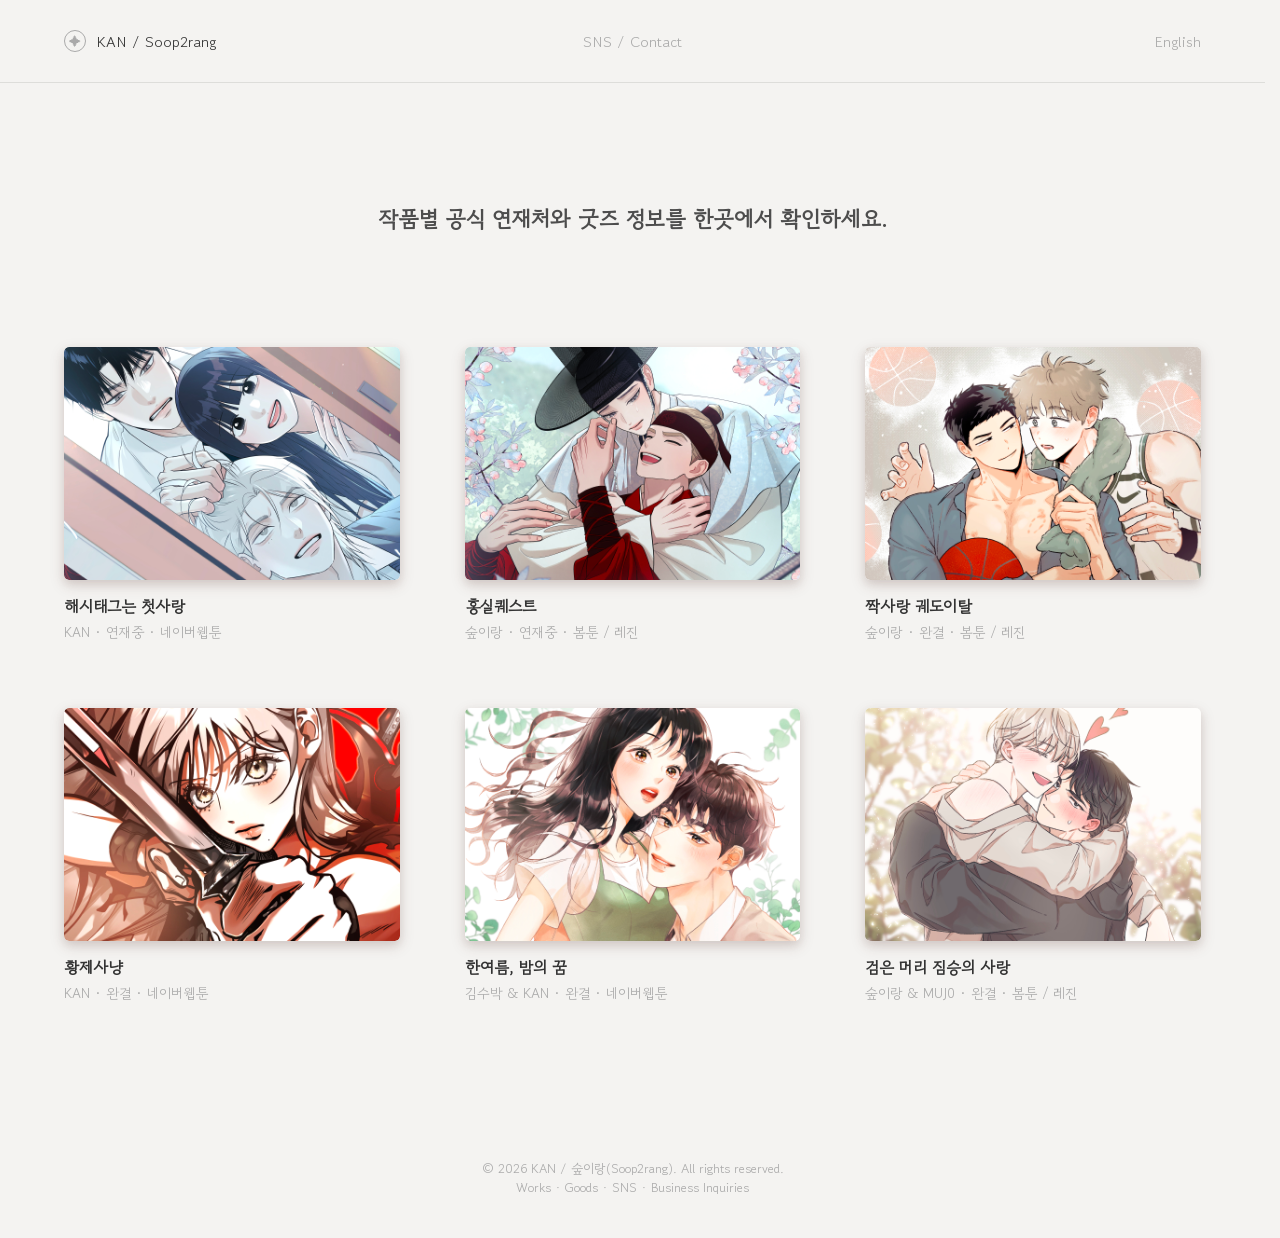
==== index.html @ 8d3156c5 "Add files via upload version 1.0.0 release" ====
﻿<!doctype html>
<html lang="ko">
<head>
  <meta charset="utf-8">
  <meta name="viewport" content="width=device-width, initial-scale=1">
  <title>KAN / Soop2rang Official Links</title>
  <meta name="description" content="KAN과 숲이랑(Soop2rang)의 만화 연재 링크, SNS, 연락처를 모아 보여주는 작가 허브 사이트">
  <style>
    @font-face {
      font-family: "Gowun Dodum";
      src: url("assets/fonts/GowunDodum-Regular.ttf") format("truetype");
      font-weight: 400;
      font-style: normal;
      font-display: swap;
    }

    :root {
      color-scheme: light;
      --ink: #171717;
      --muted: #66615d;
      --line: #ded8d0;
      --paper: #fffaf1;
      --panel: #ffffff;
      --red: #d94a3a;
      --teal: #0f9189;
      --blue: #3157a4;
      --gold: #d99d24;
      --shadow: 0 20px 55px rgba(38, 31, 25, .13);
      font-family: "Gowun Dodum", sans-serif;
    }

    * {
      box-sizing: border-box;
    }

    body {
      margin: 0;
      background:
        linear-gradient(90deg, rgba(23, 23, 23, .045) 1px, transparent 1px) 0 0 / 36px 36px,
        linear-gradient(rgba(23, 23, 23, .035) 1px, transparent 1px) 0 0 / 36px 36px,
        var(--paper);
      color: var(--ink);
    }

    a {
      color: inherit;
      text-decoration: none;
    }

    button,
    input {
      font: inherit;
    }

    .shell {
      min-height: 100vh;
    }

    .topbar {
      position: sticky;
      top: 0;
      z-index: 10;
      display: flex;
      align-items: center;
      justify-content: space-between;
      gap: 18px;
      padding: 14px clamp(18px, 4vw, 56px);
      border-bottom: 1px solid var(--line);
      background: rgba(255, 250, 241, .9);
      backdrop-filter: blur(14px);
    }

    .brand {
      display: flex;
      align-items: center;
      gap: 10px;
      min-width: 160px;
      font-weight: 900;
      letter-spacing: 0;
    }

    .brand-mark {
      display: grid;
      width: 34px;
      height: 34px;
      place-items: center;
      border: 2px solid var(--ink);
      border-radius: 6px;
      background: var(--red);
      color: #fff;
      box-shadow: 3px 3px 0 var(--ink);
      font-size: 19px;
      line-height: 1;
    }

    .nav {
      display: flex;
      flex-wrap: wrap;
      justify-content: flex-end;
      gap: 8px;
    }

    .nav a,
    .link-button,
    .filter-button {
      min-height: 40px;
      border: 1px solid var(--ink);
      border-radius: 6px;
      background: #fff;
      box-shadow: 2px 2px 0 var(--ink);
      color: var(--ink);
      cursor: pointer;
      font-weight: 800;
      transition: transform .16s ease, box-shadow .16s ease, background .16s ease;
    }

    .nav a {
      display: inline-flex;
      align-items: center;
      padding: 0 12px;
      font-size: 14px;
    }

    .nav a:hover,
    .link-button:hover,
    .filter-button:hover {
      transform: translate(-1px, -1px);
      box-shadow: 3px 3px 0 var(--ink);
      background: #fff2cf;
    }

    .hero {
      display: grid;
      grid-template-columns: minmax(0, 1.05fr) minmax(320px, .95fr);
      gap: clamp(26px, 5vw, 70px);
      align-items: center;
      min-height: calc(100vh - 72px);
      padding: clamp(32px, 6vw, 74px) clamp(18px, 4vw, 56px) 42px;
    }

    .hero h1 {
      max-width: 850px;
      margin: 0;
      font-size: clamp(42px, 8vw, 96px);
      line-height: .98;
      letter-spacing: 0;
    }

    .hero p {
      max-width: 680px;
      margin: 22px 0 0;
      color: #3a3631;
      font-size: clamp(17px, 2.1vw, 22px);
      line-height: 1.65;
      word-break: keep-all;
    }

    .hero-actions {
      display: flex;
      flex-wrap: wrap;
      gap: 12px;
      margin-top: 28px;
    }

    .hero-art {
      position: relative;
      display: grid;
      grid-template-columns: 1fr 1fr;
      grid-template-rows: 1fr 1fr;
      gap: 14px;
      min-height: min(62vh, 600px);
    }

    .comic-panel {
      position: relative;
      overflow: hidden;
      min-height: 190px;
      border: 3px solid var(--ink);
      border-radius: 6px;
      background: #fff;
      box-shadow: 7px 7px 0 var(--ink);
    }

    .comic-panel::before,
    .comic-panel::after {
      position: absolute;
      content: "";
      inset: auto;
      border: 3px solid var(--ink);
    }

    .panel-one {
      background:
        radial-gradient(circle at 74% 24%, #fff 0 9%, transparent 10%),
        repeating-linear-gradient(135deg, rgba(255,255,255,.42) 0 8px, transparent 8px 18px),
        #f36b53;
    }

    .panel-one::before {
      width: 56%;
      height: 42%;
      left: 13%;
      bottom: 16%;
      border-radius: 50% 50% 44% 40%;
      background: #fff7db;
      transform: rotate(-10deg);
    }

    .panel-one::after {
      width: 70px;
      height: 70px;
      right: 18%;
      bottom: 20%;
      border-radius: 50%;
      background: var(--gold);
    }

    .panel-two {
      background:
        linear-gradient(135deg, transparent 0 46%, rgba(255,255,255,.52) 47% 51%, transparent 52%),
        #38a6a0;
    }

    .panel-two::before {
      width: 115px;
      height: 115px;
      right: 13%;
      top: 17%;
      border-radius: 6px;
      background: #fff;
      transform: rotate(12deg);
    }

    .panel-two::after {
      width: 48%;
      height: 14px;
      left: 13%;
      bottom: 20%;
      border-width: 2px;
      border-radius: 999px;
      background: var(--ink);
      box-shadow: 0 -28px 0 var(--ink), 0 -56px 0 var(--ink);
    }

    .panel-three {
      background:
        radial-gradient(circle at 50% 50%, #fff 0 4px, transparent 5px) 0 0 / 25px 25px,
        #f2c45a;
    }

    .panel-three::before {
      width: 130px;
      height: 88px;
      left: 14%;
      top: 20%;
      border-radius: 50%;
      background: #fff;
    }

    .panel-three::after {
      width: 42%;
      height: 42%;
      right: 10%;
      bottom: 8%;
      border-radius: 6px;
      background: #2f58a7;
      transform: rotate(-8deg);
    }

    .panel-four {
      background:
        repeating-linear-gradient(90deg, rgba(255,255,255,.35) 0 12px, transparent 12px 24px),
        #394b75;
    }

    .panel-four::before {
      width: 65%;
      height: 70%;
      left: 18%;
      top: 15%;
      border-radius: 6px 6px 50% 50%;
      background: #fff9e8;
    }

    .panel-four::after {
      width: 34%;
      height: 18%;
      right: 11%;
      top: 18%;
      border-radius: 50%;
      background: #ef5a4a;
    }

    .section {
      padding: 70px clamp(18px, 4vw, 56px);
      border-top: 1px solid var(--line);
    }

    .section-header {
      display: flex;
      align-items: end;
      justify-content: space-between;
      gap: 18px;
      margin-bottom: 22px;
    }

    .section h2 {
      margin: 0;
      font-size: clamp(28px, 4vw, 48px);
      letter-spacing: 0;
    }

    .section-note {
      max-width: 520px;
      margin: 0;
      color: var(--muted);
      line-height: 1.6;
      word-break: keep-all;
    }

    .filters {
      display: flex;
      flex-wrap: wrap;
      gap: 10px;
      margin: 0 0 26px;
    }

    .filter-button {
      padding: 0 14px;
    }

    .filter-button[aria-pressed="true"] {
      background: var(--ink);
      color: #fff;
      box-shadow: 2px 2px 0 var(--red);
    }

    .works-grid {
      display: grid;
      grid-template-columns: repeat(3, minmax(0, 1fr));
      gap: 18px;
    }

    .work-card,
    .alias-card,
    .contact-strip {
      border: 2px solid var(--ink);
      border-radius: 8px;
      background: var(--panel);
      box-shadow: var(--shadow);
    }

    .work-card {
      overflow: hidden;
      display: grid;
      grid-template-rows: 230px auto;
      min-width: 0;
    }

    .cover {
      position: relative;
      display: grid;
      align-items: center;
      justify-items: center;
      min-height: 230px;
      padding: 16px;
      border-bottom: 2px solid var(--ink);
      background: var(--cover-bg);
      color: #fff;
      isolation: isolate;
    }

    .cover::before {
      position: absolute;
      content: "";
      inset: 0;
      z-index: -1;
      background:
        radial-gradient(circle at 14% 20%, rgba(255,255,255,.65) 0 7%, transparent 8%),
        repeating-linear-gradient(135deg, rgba(255,255,255,.18) 0 8px, transparent 8px 19px);
    }

    .cover strong {
      width: min-content;
      min-width: 62%;
      padding: 8px 10px;
      border: 2px solid var(--ink);
      border-radius: 6px;
      background: #fffaf1;
      color: var(--ink);
      box-shadow: 3px 3px 0 var(--ink);
      font-size: 24px;
      line-height: 1.12;
      word-break: keep-all;
    }

    .cover-image {
      display: block;
      width: 100%;
      height: auto;
      max-height: 100%;
      object-fit: contain;
    }

    .work-title {
      margin: 0;
      color: var(--accent);
      font-family: "Gowun Dodum", sans-serif;
      font-size: clamp(32px, 4vw, 52px);
      font-weight: 300;
      line-height: 1;
      letter-spacing: 0;
      word-break: keep-all;
    }

    .work-body {
      display: grid;
      gap: 14px;
      padding: 18px;
    }

    .meta {
      display: flex;
      flex-wrap: wrap;
      gap: 8px;
      color: var(--muted);
      font-size: 14px;
      font-weight: 800;
    }

    .work-body p {
      min-height: 76px;
      margin: 0;
      color: #393530;
      line-height: 1.55;
      word-break: keep-all;
    }

    .links {
      display: flex;
      flex-wrap: wrap;
      gap: 9px;
    }

    .link-button {
      display: inline-flex;
      align-items: center;
      justify-content: center;
      gap: 7px;
      padding: 0 12px;
      white-space: nowrap;
    }

    .link-button svg {
      width: 17px;
      height: 17px;
      stroke-width: 2.4;
      flex: 0 0 auto;
    }

    .link-button[aria-disabled="true"] {
      opacity: .55;
      cursor: not-allowed;
      pointer-events: none;
    }

    .reader-panel {
      margin-top: 24px;
      border: 2px solid var(--ink);
      border-radius: 8px;
      background: #fff;
      box-shadow: 8px 8px 0 var(--teal);
      overflow: hidden;
    }

    .reader-panel[hidden] {
      display: none;
    }

    .reader-head {
      display: grid;
      grid-template-columns: minmax(0, 1fr) auto;
      gap: 16px;
      align-items: start;
      padding: 20px;
      border-bottom: 2px solid var(--ink);
      background: #fff2cf;
    }

    .reader-head h3 {
      margin: 0;
      font-size: clamp(24px, 3vw, 34px);
      letter-spacing: 0;
    }

    .reader-head p {
      margin: 6px 0 0;
      color: #4a433c;
      line-height: 1.55;
      word-break: keep-all;
    }

    .reader-close {
      display: grid;
      width: 40px;
      height: 40px;
      place-items: center;
      border: 1px solid var(--ink);
      border-radius: 6px;
      background: #fff;
      box-shadow: 2px 2px 0 var(--ink);
      cursor: pointer;
      font-size: 22px;
      font-weight: 900;
      line-height: 1;
    }

    .reader-links {
      display: grid;
      grid-template-columns: repeat(4, minmax(0, 1fr));
      gap: 12px;
      padding: 18px;
    }

    .region-link {
      display: grid;
      gap: 5px;
      min-height: 92px;
      padding: 14px;
      border: 1px solid var(--ink);
      border-radius: 7px;
      background: #fff;
      box-shadow: 3px 3px 0 var(--ink);
      transition: transform .16s ease, box-shadow .16s ease, background .16s ease;
    }

    .region-link:hover {
      transform: translate(-1px, -1px);
      box-shadow: 4px 4px 0 var(--ink);
      background: #f7fff9;
    }

    .region-link strong {
      font-size: 16px;
      line-height: 1.3;
      word-break: keep-all;
    }

    .region-link span {
      color: var(--muted);
      font-size: 13px;
      font-weight: 800;
      line-height: 1.35;
      word-break: keep-all;
    }

    .aliases-grid {
      display: grid;
      grid-template-columns: repeat(3, minmax(0, 1fr));
      gap: 18px;
    }

    .alias-card {
      display: grid;
      gap: 14px;
      padding: 20px;
    }

    .alias-head {
      display: block;
    }

    .alias-card h3 {
      margin: 0;
      font-size: 23px;
    }

    .alias-card p {
      margin: 3px 0 0;
      color: var(--muted);
      line-height: 1.5;
      word-break: keep-all;
    }

    .contact-strip {
      display: grid;
      grid-template-columns: minmax(0, 1fr);
      gap: 16px;
      align-items: start;
      padding: clamp(22px, 4vw, 34px);
      background: #171717;
      color: #fff;
      box-shadow: 8px 8px 0 var(--red);
    }

    .contact-strip h2 {
      color: #fff;
    }

    .contact-strip p {
      max-width: 1120px;
      margin: 8px 0 0;
      color: #eee4d7;
      line-height: 1.55;
      word-break: keep-all;
    }

    .contact-strip .link-button {
      width: fit-content;
      margin-top: 16px;
      border-color: #fff;
      background: #fff;
      box-shadow: 3px 3px 0 var(--gold);
    }

    .social-links {
      display: flex;
      flex-wrap: wrap;
      gap: 10px;
    }

    .social-button {
      display: inline-grid;
      width: 44px;
      height: 44px;
      place-items: center;
      border: 1px solid var(--ink);
      border-radius: 6px;
      background: #fff;
      box-shadow: 2px 2px 0 var(--ink);
      color: var(--ink);
      transition: transform .16s ease, box-shadow .16s ease, background .16s ease;
    }

    .social-button:hover {
      transform: translate(-1px, -1px);
      box-shadow: 3px 3px 0 var(--ink);
      background: #fff2cf;
    }

    .social-button svg {
      width: 22px;
      height: 22px;
      fill: none;
      stroke: currentColor;
      stroke-width: 2;
      stroke-linecap: round;
      stroke-linejoin: round;
    }

    .social-button .filled {
      fill: currentColor;
      stroke: none;
    }

    .empty {
      display: none;
      padding: 22px;
      border: 2px dashed var(--muted);
      border-radius: 8px;
      background: rgba(255,255,255,.55);
      color: var(--muted);
      font-weight: 800;
    }

    .footer {
      padding: 26px clamp(18px, 4vw, 56px) 42px;
      color: var(--muted);
    }

    @media (max-width: 980px) {
      .hero,
      .contact-strip {
        grid-template-columns: 1fr;
      }

      .hero {
        min-height: auto;
      }

      .hero-art {
        min-height: 520px;
      }

      .works-grid,
      .aliases-grid,
      .reader-links {
        grid-template-columns: repeat(2, minmax(0, 1fr));
      }

      .section-header {
        align-items: start;
        flex-direction: column;
      }
    }

    @media (max-width: 660px) {
      .topbar {
        align-items: flex-start;
        flex-direction: column;
      }

      .nav {
        justify-content: flex-start;
      }

      .hero-art {
        grid-template-columns: 1fr 1fr;
        min-height: 420px;
        gap: 10px;
      }

      .comic-panel {
        min-height: 160px;
        box-shadow: 4px 4px 0 var(--ink);
      }

      .works-grid,
      .aliases-grid,
      .reader-links {
        grid-template-columns: 1fr;
      }

      .reader-head {
        grid-template-columns: 1fr;
      }

      .work-card {
        grid-template-rows: 210px auto;
      }

      .cover {
        min-height: 210px;
      }

      .links,
      .hero-actions {
        align-items: stretch;
        flex-direction: column;
      }

      .link-button {
        width: 100%;
      }
    }

    /* Drive Capital style reference adaptation */
    :root {
      --ink: #000000;
      --muted: #000000;
      --line: #e2e8f0;
      --paper: #fff8f1;
      --panel: #fff8f1;
      --red: #006eff;
      --teal: #006eff;
      --blue: #006eff;
      --gold: #006eff;
      --shadow: none;
      --accent: #006eff;
      font-family: "Gowun Dodum", sans-serif;
    }

    body {
      background: var(--paper);
      color: var(--ink);
      font-weight: 300;
      letter-spacing: 0;
      font-feature-settings: "clig", "liga";
    }

    .topbar {
      position: sticky;
      padding: 22px clamp(24px, 7.5vw, 144px);
      border-top: 1.5px solid var(--line);
      border-bottom: 1.5px solid var(--line);
      background: rgba(255, 248, 241, .96);
      backdrop-filter: blur(10px);
    }

    .brand {
      gap: 14px;
      min-width: auto;
      color: var(--accent);
      font-size: 16px;
      font-weight: 300;
      text-transform: uppercase;
    }

    .brand-mark {
      width: 34px;
      height: 34px;
      border: 1.5px solid var(--accent);
      border-radius: 60px;
      background: transparent;
      box-shadow: none;
      color: var(--accent);
      font-size: 17px;
    }

    .nav {
      gap: clamp(18px, 4vw, 52px);
    }

    .nav a,
    .filter-button,
    .link-button {
      min-height: 48px;
      border: 1.5px solid var(--accent);
      border-radius: 60px;
      background: transparent;
      box-shadow: none;
      color: var(--accent);
      font-size: 16px;
      font-weight: 300;
      text-transform: uppercase;
      letter-spacing: 0;
    }

    .nav a {
      min-height: auto;
      padding: 0;
      border: 0;
      border-radius: 0;
      color: var(--accent);
    }

    .nav a:hover,
    .filter-button:hover,
    .link-button:hover,
    .social-button:hover,
    .region-link:hover,
    .reader-close:hover {
      transform: none;
      box-shadow: none;
      background: transparent;
      color: var(--ink);
      border-color: var(--ink);
    }

    .hero {
      grid-template-columns: 1fr;
      min-height: auto;
      padding: clamp(96px, 12vw, 150px) clamp(24px, 7.5vw, 144px);
      border-bottom: 1.5px solid var(--line);
      text-align: center;
    }

    .hero h1 {
      max-width: 1200px;
      margin: 0 auto;
      color: var(--accent);
      font-family: "Gowun Dodum", sans-serif;
      font-size: clamp(64px, 12vw, 120px);
      font-weight: 300;
      line-height: .95;
      letter-spacing: 0;
    }

    .hero p {
      max-width: 600px;
      margin: 29px auto 0;
      color: var(--ink);
      font-size: 21px;
      font-weight: 400;
      line-height: 1.5;
      letter-spacing: 0;
    }

    .hero-actions {
      justify-content: center;
      gap: 20px;
      margin-top: 43px;
    }

    .hero-actions .link-button,
    .work-body .link-button,
    .contact-strip .link-button {
      padding: 14px 43px;
    }

    .hero-art {
      display: none;
    }

    .section {
      padding: clamp(96px, 12vw, 150px) clamp(24px, 7.5vw, 144px);
      border-top: 0;
      border-bottom: 1.5px solid var(--line);
    }

    .section-header {
      display: grid;
      justify-items: center;
      gap: 29px;
      margin-bottom: 43px;
      text-align: center;
    }

    .section h2,
    .contact-strip h2 {
      color: var(--accent);
      font-family: "Gowun Dodum", sans-serif;
      font-size: clamp(56px, 8vw, 77px);
      font-weight: 300;
      line-height: .95;
      letter-spacing: 0;
    }

    .section-note,
    .contact-strip p,
    .work-body p,
    .alias-card p,
    .reader-head p,
    .region-link span {
      color: var(--ink);
      font-size: 18px;
      font-weight: 400;
      line-height: 1.5;
      letter-spacing: 0;
    }

    .section-note,
    .contact-strip p {
      max-width: 600px;
    }

    .filters {
      justify-content: center;
      gap: 11px;
      margin-bottom: 43px;
    }

    .filter-button {
      padding: 0 30px;
    }

    .filter-button[aria-pressed="true"] {
      background: transparent;
      color: var(--ink);
      border-color: var(--ink);
      box-shadow: none;
    }

    .works-grid,
    .aliases-grid {
      grid-template-columns: 1fr;
      max-width: 1200px;
      margin: 0 auto;
      gap: 20px;
    }

    .work-card,
    .alias-card,
    .contact-strip,
    .reader-panel {
      border: 1.5px solid var(--line);
      border-radius: 0;
      background: var(--paper);
      box-shadow: none;
    }

    .work-card {
      grid-template-columns: minmax(220px, 34%) minmax(0, 1fr);
      grid-template-rows: auto;
      min-height: 260px;
    }

    .cover {
      min-height: 260px;
      padding: 14px;
      border-right: 1.5px solid var(--line);
      border-bottom: 0;
      background: var(--paper) !important;
      color: var(--accent);
    }

    .cover::before,
    .cover::after {
      display: none;
    }

    .cover strong {
      display: none;
      width: auto;
      min-width: 0;
      padding: 0;
      border: 0;
      border-radius: 0;
      background: transparent;
      box-shadow: none;
      color: var(--accent);
      font-family: "Gowun Dodum", sans-serif;
      font-size: clamp(38px, 5vw, 62px);
      font-weight: 300;
      line-height: 1;
      letter-spacing: 0;
    }

    .cover-image {
      max-height: 332px;
    }

    .work-body,
    .alias-card {
      gap: 20px;
      padding: clamp(24px, 4vw, 43px);
    }

    .meta {
      color: var(--accent);
      font-size: 16px;
      font-weight: 300;
      text-transform: uppercase;
      letter-spacing: 0;
    }

    .links,
    .social-links {
      gap: 11px;
    }

    .link-button[aria-disabled="true"] {
      color: var(--line);
      border-color: var(--line);
      opacity: 1;
    }

    .reader-panel {
      max-width: 1200px;
      margin: 43px auto 0;
      overflow: hidden;
    }

    .reader-head {
      padding: 30px 43px;
      border-bottom: 1.5px solid var(--line);
      background: var(--paper);
    }

    .reader-head h3,
    .alias-card h3 {
      color: var(--accent);
      font-size: clamp(28px, 4vw, 38px);
      font-weight: 300;
      line-height: 1.2;
      letter-spacing: 0;
    }

    .reader-close {
      border: 1.5px solid var(--accent);
      border-radius: 60px;
      background: transparent;
      box-shadow: none;
      color: var(--accent);
      font-weight: 300;
    }

    .reader-links {
      grid-template-columns: repeat(2, minmax(0, 1fr));
      gap: 0;
      padding: 0;
    }

    .region-link {
      min-height: 130px;
      padding: 29px;
      border: 0;
      border-right: 1.5px solid var(--line);
      border-bottom: 1.5px solid var(--line);
      border-radius: 0;
      background: var(--paper);
      box-shadow: none;
    }

    .region-link:nth-child(2n) {
      border-right: 0;
    }

    .region-link strong {
      color: var(--accent);
      font-size: 28px;
      font-weight: 300;
      line-height: 1.2;
      letter-spacing: 0;
    }

    .alias-card {
      max-width: 780px;
      margin: 0 auto;
      text-align: center;
    }

    .social-links {
      justify-content: center;
    }

    .social-button {
      width: 52px;
      height: 52px;
      border: 1.5px solid var(--accent);
      border-radius: 60px;
      background: transparent;
      box-shadow: none;
      color: var(--accent);
    }

    .social-button svg {
      width: 22px;
      height: 22px;
    }

    .contact-strip {
      max-width: 1200px;
      margin: 0 auto;
      padding: clamp(34px, 6vw, 80px);
      color: var(--ink);
      text-align: center;
    }

    .contact-strip .link-button {
      margin: 29px auto 0;
      border-color: var(--accent);
      background: transparent;
      box-shadow: none;
      color: var(--accent);
      text-transform: none;
    }

    .footer {
      padding: 43px clamp(24px, 7.5vw, 144px);
      color: var(--accent);
      font-size: 16px;
      font-weight: 300;
      text-align: center;
    }

    @media (max-width: 860px) {
      .work-card {
        grid-template-columns: 1fr;
      }

      .cover {
        border-right: 0;
        border-bottom: 1.5px solid var(--line);
      }

      .reader-links {
        grid-template-columns: 1fr;
      }

      .region-link,
      .region-link:nth-child(2n) {
        border-right: 0;
      }
    }

    @media (max-width: 660px) {
      .topbar {
        padding: 20px 24px;
      }

      .nav {
        gap: 18px;
      }

      .hero h1 {
        font-size: clamp(54px, 17vw, 78px);
      }

      .section h2,
      .contact-strip h2 {
        font-size: clamp(48px, 14vw, 68px);
      }

      .link-button {
        width: fit-content;
      }

      .hero-actions .link-button,
      .work-body .link-button,
      .contact-strip .link-button {
        width: 100%;
        justify-content: center;
      }
    }

    body.page-home #works,
    body.page-home #aliases,
    body.page-home #contact {
      display: none;
    }

    body.page-home .hero {
      min-height: calc(100vh - 78px);
    }

    /* Thomas Hedger style reference adaptation for the home mosaic */
    body.page-home {
      background: #ffffff;
      color: #000000;
      font-family: "Gowun Dodum", sans-serif;
      font-weight: 400;
    }

    body.page-home .topbar {
      display: grid;
      grid-template-columns: minmax(0, 1fr) auto minmax(0, 1fr);
      gap: 19px;
      align-items: center;
      padding: 6px 10px;
      border: 0;
      background: #ffffff;
      backdrop-filter: none;
    }

    body.page-home .brand {
      justify-self: start;
      color: #000000;
      font-size: 26px;
      font-weight: 700;
      line-height: 1.1;
      letter-spacing: 0;
      text-transform: uppercase;
    }

    body.page-home .brand-mark {
      display: none;
    }

    body.page-home .nav {
      justify-self: center;
      gap: 19px;
    }

    body.page-home .nav a,
    body.page-home .lang-toggle {
      min-height: auto;
      padding: 0;
      border: 0;
      border-radius: 0;
      background: transparent;
      box-shadow: none;
      color: #000000;
      font-size: 26px;
      font-weight: 500;
      line-height: 1.1;
      letter-spacing: 0;
      text-transform: uppercase;
    }

    body.page-home .lang-toggle {
      justify-self: end;
      cursor: pointer;
    }

    body.page-home .nav a:hover,
    body.page-home .lang-toggle:hover {
      color: #000000;
      text-decoration: none;
    }

    body.page-home .hero,
    body.page-home #aliases,
    body.page-home #contact,
    body.page-home #works .section-header,
    body.page-home #works .filters,
    body.page-home #works .reader-panel,
    body.page-home #works .empty {
      display: none;
    }

    body.page-home #works {
      display: block;
      padding: 0;
      border: 0;
    }

    body.page-home .works-grid {
      display: grid;
      grid-template-columns: repeat(3, minmax(0, 1fr));
      gap: 0;
      max-width: none;
      margin: 0;
      line-height: 0;
    }

    body.page-home .work-card {
      position: relative;
      display: block;
      min-height: 0;
      border: 0;
      border-radius: 0;
      background: #ffffff;
      box-shadow: none;
      overflow: hidden;
    }

    body.page-home .cover {
      display: block;
      min-height: 0;
      padding: 0;
      border: 0;
      background: #ffffff !important;
    }

    body.page-home .cover-image {
      display: block;
      width: 100%;
      height: auto;
      max-height: none;
      object-fit: contain;
    }

    body.page-home .work-body {
      display: block;
      padding: 0;
      line-height: 1.3;
    }

    body.page-home .work-title,
    body.page-home .meta,
    body.page-home .work-body p {
      display: none;
    }

    body.page-home .links {
      display: grid;
      grid-template-columns: repeat(2, minmax(0, 1fr));
      gap: 0;
      max-height: 0;
      overflow: hidden;
      transition: max-height .2s ease;
    }

    body.page-home .work-card:hover .links,
    body.page-home .work-card:focus-within .links,
    body.page-home .work-card.is-open .links {
      max-height: 68px;
    }

    body.page-home .link-button {
      display: inline-flex;
      width: 100%;
      min-height: 46px;
      align-items: center;
      justify-content: center;
      padding: 0 8px;
      border: 0;
      border-top: 1px solid #000000;
      border-radius: 0;
      background: #ffffff;
      box-shadow: none;
      color: #000000;
      font-size: 19px;
      font-weight: 400;
      line-height: 1.3;
      letter-spacing: 0;
      text-transform: uppercase;
    }

    body.page-home .link-button + .link-button,
    body.page-home .link-button + .link-button[aria-disabled="true"] {
      border-left: 1px solid #000000;
    }

    body.page-home .link-button svg {
      display: none;
    }

    body.page-home .link-button[aria-disabled="true"] {
      color: #777777;
      border-top-color: #000000;
    }

    body.page-home .footer {
      display: grid;
      grid-template-columns: 1fr 1fr;
      padding: 10px;
      color: #000000;
      font-size: 9px;
      line-height: 1.2;
      text-align: left;
    }

    body.page-home .footer small {
      display: contents;
    }

    body.page-home .footer small::before {
      content: "©KAN / Soop2rang 2026";
    }

    body.page-home .footer small::after {
      content: "Thanks for looking";
      text-align: right;
    }

    body.page-home .footer small {
      font-size: 0;
    }

    @media (max-width: 900px) {
      body.page-home .works-grid {
        grid-template-columns: repeat(2, minmax(0, 1fr));
      }
    }

    @media (max-width: 620px) {
      body.page-home .topbar {
        grid-template-columns: 1fr auto;
      }

      body.page-home .brand,
      body.page-home .nav a,
      body.page-home .lang-toggle {
        font-size: 19px;
      }

      body.page-home .nav {
        grid-column: 1 / -1;
        justify-self: start;
      }

      body.page-home .works-grid {
        grid-template-columns: 1fr;
      }
    }

    /* Restored Drive Capital reference for the home page */
    body.page-home {
      background: #fff8f1;
      color: #000000;
      font-family: "Gowun Dodum", sans-serif;
      font-weight: 300;
      letter-spacing: 0;
      font-feature-settings: "clig", "liga";
    }

    body.page-home .topbar {
      display: flex;
      align-items: center;
      justify-content: space-between;
      gap: 24px;
      padding: 22px clamp(24px, 7.5vw, 144px);
      border-top: 1.5px solid #e2e8f0;
      border-bottom: 1.5px solid #e2e8f0;
      background: rgba(255, 248, 241, .96);
      backdrop-filter: blur(10px);
    }

    body.page-home .brand {
      display: flex;
      align-items: center;
      gap: 14px;
      justify-self: auto;
      min-width: auto;
      color: #006eff;
      font-size: 16px;
      font-weight: 300;
      line-height: 1.2;
      text-transform: uppercase;
    }

    body.page-home .brand-mark {
      display: grid;
      width: 34px;
      height: 34px;
      place-items: center;
      border: 1.5px solid #006eff;
      border-radius: 60px;
      background: transparent;
      box-shadow: none;
      color: #006eff;
      font-size: 17px;
    }

    body.page-home .nav {
      display: flex;
      flex-wrap: wrap;
      justify-content: center;
      justify-self: auto;
      gap: clamp(18px, 4vw, 52px);
    }

    body.page-home .nav a,
    body.page-home .lang-toggle,
    body.page-home .link-button {
      min-height: 48px;
      padding: 0 30px;
      border: 1.5px solid #006eff;
      border-radius: 60px;
      background: transparent;
      box-shadow: none;
      color: #006eff;
      font-size: 16px;
      font-weight: 300;
      line-height: 1.2;
      text-transform: uppercase;
    }

    body.page-home .nav a {
      display: inline-flex;
      align-items: center;
    }

    body.page-home .lang-toggle {
      justify-self: auto;
      cursor: pointer;
    }

    body.page-home .nav a:hover,
    body.page-home .lang-toggle:hover,
    body.page-home .link-button:hover {
      color: #000000;
      border-color: #000000;
      background: transparent;
      transform: none;
      box-shadow: none;
    }

    body.page-home #works,
    body.page-home #aliases,
    body.page-home #contact,
    body.page-home .hero-art {
      display: none;
    }

    body.page-home .hero {
      display: grid;
      grid-template-columns: 1fr;
      min-height: calc(100vh - 96px);
      padding: clamp(96px, 12vw, 150px) clamp(24px, 7.5vw, 144px);
      border-bottom: 1.5px solid #e2e8f0;
      text-align: center;
    }

    body.page-home .hero h1 {
      max-width: 1200px;
      margin: 0 auto;
      color: #006eff;
      font-family: "Gowun Dodum", sans-serif;
      font-size: clamp(64px, 12vw, 120px);
      font-weight: 300;
      line-height: .95;
      letter-spacing: 0;
    }

    body.page-home .hero p {
      max-width: 600px;
      margin: 29px auto 0;
      color: #000000;
      font-size: 21px;
      font-weight: 400;
      line-height: 1.5;
      letter-spacing: 0;
    }

    body.page-home .hero-actions {
      display: flex;
      justify-content: center;
      gap: 20px;
      margin-top: 43px;
    }

    body.page-home .hero-actions .link-button {
      display: inline-flex;
      width: auto;
      align-items: center;
      justify-content: center;
      padding: 14px 43px;
    }

    body.page-home .link-button svg {
      display: block;
    }

    body.page-home .footer {
      display: block;
      padding: 43px clamp(24px, 7.5vw, 144px);
      color: #006eff;
      font-size: 16px;
      font-weight: 300;
      line-height: 1.5;
      text-align: center;
    }

    body.page-home .footer small {
      display: inline;
      font-size: inherit;
    }

    body.page-home .footer small::before,
    body.page-home .footer small::after {
      content: none;
    }

    @media (max-width: 660px) {
      body.page-home .topbar {
        align-items: flex-start;
        flex-direction: column;
        padding: 20px 24px;
      }

      body.page-home .nav {
        justify-content: flex-start;
      }

      body.page-home .hero h1 {
        font-size: clamp(54px, 17vw, 78px);
      }

      body.page-home .hero-actions {
        align-items: stretch;
        flex-direction: column;
      }

      body.page-home .hero-actions .link-button {
        width: 100%;
      }
    }

    /* Brisbane Web Developer reference adaptation */
    :root {
      --ink: #333333;
      --muted: #aaaaaa;
      --line: #aaaaaa;
      --paper: #f4f3f1;
      --panel: #f4f3f1;
      --red: #333333;
      --teal: #333333;
      --blue: #333333;
      --gold: #333333;
      --accent: #333333;
      --shadow: 0 5px 15px rgba(90, 50, 40, .15), 0 4px 8px rgba(80, 40, 30, .1);
      font-family: "Gowun Dodum", sans-serif;
    }

    body,
    body.page-home {
      background: #f4f3f1;
      color: #333333;
      font-family: "Gowun Dodum", sans-serif;
      font-weight: 400;
      letter-spacing: 0;
    }

    .topbar,
    body.page-home .topbar {
      display: flex;
      align-items: center;
      justify-content: space-between;
      gap: 20px;
      padding: 30px clamp(20px, 5vw, 65px);
      border: 0;
      background: transparent;
      backdrop-filter: none;
    }

    .brand,
    body.page-home .brand {
      color: #333333;
      font-size: 15px;
      font-weight: 400;
      line-height: 1.4;
      text-transform: none;
    }

    .brand-mark,
    body.page-home .brand-mark {
      display: grid;
      width: 22px;
      height: 22px;
      border: 1px solid #aaaaaa;
      border-radius: 50%;
      background: transparent;
      box-shadow: none;
      color: #aaaaaa;
      font-size: 12px;
    }

    .nav,
    body.page-home .nav {
      gap: 20px;
    }

    .nav a,
    body.page-home .nav a,
    body.page-home .lang-toggle {
      min-height: auto;
      padding: 0;
      border: 0;
      border-radius: 0;
      background: transparent;
      box-shadow: none;
      color: #aaaaaa;
      font-size: 14px;
      font-weight: 400;
      line-height: 1.4;
      text-transform: none;
    }

    .nav a:hover,
    body.page-home .nav a:hover,
    body.page-home .lang-toggle:hover {
      color: #333333;
    }

    body.page-home #aliases,
    body.page-home #contact,
    body.page-home .hero-art {
      display: none;
    }

    body.page-home #works {
      display: block;
    }

    .hero,
    body.page-home .hero {
      display: block;
      min-height: auto;
      padding: clamp(65px, 10vw, 122px) 20px 0;
      border: 0;
      text-align: center;
    }

    .hero h1,
    body.page-home .hero h1 {
      display: none;
    }

    .hero p,
    body.page-home .hero p {
      max-width: 600px;
      margin: 0 auto;
      color: #4d4d4d;
      font-size: 20px;
      font-weight: 400;
      line-height: 1.2;
      letter-spacing: 0;
    }

    .hero-actions,
    body.page-home .hero-actions {
      display: flex;
      justify-content: center;
      gap: 15px;
      margin-top: 30px;
    }

    .section,
    body.page-home #works {
      padding: clamp(80px, 9vw, 122px) clamp(20px, 5vw, 65px);
      border: 0;
    }

    .section-header {
      display: block;
      margin-bottom: 65px;
      text-align: left;
    }

    .section h2,
    .contact-strip h2 {
      margin: 0;
      color: #aaaaaa;
      font-family: "Gowun Dodum", sans-serif;
      font-size: 13px;
      font-weight: 400;
      line-height: 1.5;
      letter-spacing: -0.038em;
    }

    .section-note {
      max-width: 600px;
      margin-top: 20px;
      color: #4d4d4d;
      font-size: 15px;
      line-height: 1.4;
      text-align: left;
    }

    .filters {
      gap: 10px;
      margin-bottom: 55px;
    }

    .filter-button,
    .link-button,
    body.page-home .link-button {
      min-height: 0;
      padding: 10px 15px;
      border: 1px solid #333333;
      border-radius: 5px;
      background: transparent;
      box-shadow: none;
      color: #333333;
      font-size: 14px;
      font-weight: 400;
      line-height: 1.4;
      text-transform: none;
    }

    .filter-button[aria-pressed="true"],
    .filter-button:hover,
    .link-button:hover,
    body.page-home .link-button:hover {
      background: transparent;
      border-color: #333333;
      color: #333333;
      transform: none;
      box-shadow: none;
    }

    .works-grid,
    body.page-home .works-grid {
      display: grid;
      grid-template-columns: repeat(3, minmax(0, 1fr));
      gap: 65px 65px;
      max-width: none;
      margin: 0;
      line-height: normal;
    }

    .work-card,
    body.page-home .work-card {
      display: block;
      min-height: 0;
      border: 0;
      border-radius: 5px;
      background: transparent;
      box-shadow: none;
      overflow: visible;
    }

    .cover,
    body.page-home .cover {
      display: block;
      min-height: 0;
      padding: 0;
      border: 0;
      border-radius: 5px;
      background: transparent !important;
      box-shadow: 0 5px 15px rgba(90, 50, 40, .15), 0 4px 8px rgba(80, 40, 30, .1);
      overflow: hidden;
    }

    .cover-image,
    body.page-home .cover-image {
      display: block;
      width: 100%;
      height: auto;
      max-height: none;
      border-radius: 5px;
      object-fit: contain;
    }

    .work-body,
    body.page-home .work-body {
      display: block;
      padding: 15px 0 0;
    }

    .work-title,
    body.page-home .work-title {
      display: block;
      margin: 0;
      color: #333333;
      font-family: "Gowun Dodum", sans-serif;
      font-size: 14px;
      font-weight: 400;
      line-height: 1.4;
    }

    .meta,
    body.page-home .meta {
      display: flex;
      justify-content: flex-end;
      gap: 5px;
      margin-top: -20px;
      color: #aaaaaa;
      font-size: 14px;
      font-weight: 400;
      line-height: 1.4;
      text-transform: none;
    }

    .work-body p,
    body.page-home .work-body p {
      display: none;
    }

    .links,
    body.page-home .links {
      display: flex;
      flex-wrap: wrap;
      gap: 10px;
      max-height: none;
      margin-top: 15px;
      overflow: visible;
    }

    body.page-home .work-card:hover .links,
    body.page-home .work-card:focus-within .links,
    body.page-home .work-card.is-open .links {
      max-height: none;
    }

    body.page-home .link-button + .link-button,
    body.page-home .link-button + .link-button[aria-disabled="true"] {
      border-left: 1px solid #333333;
    }

    .reader-panel,
    .alias-card,
    .contact-strip {
      border: 0;
      border-radius: 5px;
      background: transparent;
      box-shadow: none;
    }

    .reader-panel {
      margin-top: 55px;
    }

    .reader-head {
      padding: 30px 0;
      border-bottom: 1px solid #aaaaaa;
      background: transparent;
    }

    .reader-head h3,
    .alias-card h3 {
      color: #333333;
      font-family: "Gowun Dodum", sans-serif;
      font-size: 20px;
      font-weight: 400;
      line-height: 1.2;
    }

    .reader-head p,
    .alias-card p,
    .contact-strip p {
      color: #4d4d4d;
      font-size: 15px;
      line-height: 1.4;
    }

    .reader-close,
    .social-button {
      border: 1px solid #333333;
      border-radius: 5px;
      background: transparent;
      box-shadow: none;
      color: #333333;
    }

    .reader-links {
      grid-template-columns: repeat(3, minmax(0, 1fr));
      gap: 20px;
      padding: 30px 0;
    }

    .region-link {
      min-height: 0;
      padding: 20px;
      border: 0;
      border-radius: 5px;
      background: #f4f3f1;
      box-shadow: 0 5px 15px rgba(90, 50, 40, .15), 0 4px 8px rgba(80, 40, 30, .1);
    }

    .region-link strong {
      color: #333333;
      font-size: 15px;
      font-weight: 400;
      line-height: 1.4;
    }

    .region-link span {
      color: #aaaaaa;
      font-size: 14px;
      font-weight: 400;
    }

    .aliases-grid {
      grid-template-columns: repeat(2, minmax(0, 1fr));
      gap: 65px;
      max-width: none;
    }

    .alias-card {
      max-width: none;
      padding: 0;
      text-align: left;
    }

    .social-links {
      justify-content: flex-start;
    }

    .contact-strip {
      max-width: 760px;
      margin: 0;
      padding: 0;
      color: #333333;
      text-align: left;
    }

    .contact-strip .link-button {
      margin: 20px 0 0;
      border-color: #333333;
      color: #333333;
    }

    .footer,
    body.page-home .footer {
      padding: 40px clamp(20px, 5vw, 65px);
      color: #aaaaaa;
      font-size: 13px;
      text-align: center;
    }

    @media (max-width: 1000px) {
      .works-grid,
      body.page-home .works-grid,
      .reader-links {
        grid-template-columns: repeat(2, minmax(0, 1fr));
        gap: 40px;
      }
    }

    @media (max-width: 660px) {
      .topbar,
      body.page-home .topbar {
        align-items: flex-start;
        flex-direction: column;
        padding: 24px 20px;
      }

      .works-grid,
      body.page-home .works-grid,
      .reader-links,
      .aliases-grid {
        grid-template-columns: 1fr;
        gap: 38px;
      }

      .meta,
      body.page-home .meta {
        justify-content: flex-start;
        margin-top: 5px;
      }
    }
  </style>
  <link rel="stylesheet" href="assets/brisbane-theme.css">
</head>
<body class="page-home">
  <div class="shell">
    <header class="topbar">
      <a class="brand" href="index.html" aria-label="홈으로">
        <span class="brand-mark">✦</span>
        <span>KAN / Soop2rang</span>
      </a>
      <nav class="nav" aria-label="주요 메뉴">
        <a href="#" data-contact-modal data-i18n="navContact">SNS / Contact</a>
      </nav>
      <button class="lang-toggle" type="button" data-lang-toggle aria-label="Switch language">English</button>
    </header>

    <main id="top">
      <section class="hero" aria-labelledby="hero-title">
        <div>
          <h1 id="hero-title">KAN / Soop2rang Official Links</h1>
          <p>Read my works worldwide and find official goods here.</p>
          <div class="hero-actions"></div>
        </div>
        <div class="hero-art" aria-label="만화 패널 스타일의 장식 이미지">
          <div class="comic-panel panel-one"></div>
          <div class="comic-panel panel-two"></div>
          <div class="comic-panel panel-three"></div>
          <div class="comic-panel panel-four"></div>
        </div>
      </section>

      <section class="section" id="works" aria-labelledby="works-title">
        <div class="section-header">
          <h2 id="works-title">작품</h2>
          <p class="section-note">필명으로 작품을 필터링하고, “만화 보기”를 누르면 현지 제목과 플랫폼별 연재 링크를 선택할 수 있습니다.</p>
        </div>
        <div class="filters" id="filters" aria-label="작품 필터"></div>
        <div class="works-grid" id="worksGrid"></div>
        <p class="empty" id="emptyState">선택한 필터에 해당하는 작품이 없습니다.</p>
      </section>
    </main>

    <footer class="footer">
      <small>© 2026 KAN / 숲이랑(Soop2rang). All rights reserved. <br>Works · Goods · SNS · Business Inquiries</small>
    </footer>
  </div>

  <script src="assets/contact-modal.js"></script>
  <script>
    const works = [
      {
        id: "my-first-love",
        title: "해시태그는 첫사랑",
        alias: "KAN",
        status: "연재중",
        group: "KAN",
        platform: "네이버웹툰",
        description: "네이버웹툰에서 연재 중인 로맨스 작품. 국가별 WEBTOON 및 동만만화 연재 링크를 모았습니다.",
        banner: "assets/my-first-love-banner.jpg",
        merchLinks: [
          { label: "해시태그는 첫사랑", country: "한국", platform: "네이버웹툰프렌즈", url: "https://brand.naver.com/webtoonfriends/search?q=%ED%95%B4%EC%8B%9C%ED%83%9C%EA%B7%B8%EB%8A%94%20%EC%B2%AB%EC%82%AC%EB%9E%91" }
        ],
        cover: "linear-gradient(135deg, #d94a3a, #f2c45a)",
        readLinks: [
          { label: "해시태그는 첫사랑", country: "한국", platform: "네이버웹툰", url: "https://comic.naver.com/webtoon/list?titleId=844730" },
          { label: "标签是初恋", country: "중국", platform: "동만만화", url: "https://www.dongmanmanhua.cn/LOVE/biaoqianshichulian/list?title_no=2873" },
          { label: "初戀標籤", country: "대만", platform: "WEBTOON", url: "https://www.webtoons.com/zh-hant/romance/myfirstlove/list?title_no=9483" },
          { label: "รักแรกติดแฮชแท็ก", country: "태국", platform: "WEBTOON", url: "https://www.webtoons.com/th/romance/myfirstlove/list?title_no=10316" },
          { label: "#MyFirstLove", country: "미국", platform: "WEBTOON", url: "https://www.webtoons.com/en/romance/myfirstlove/list?title_no=10058" },
          { label: "#MyFirstLove", country: "인도네시아", platform: "WEBTOON", url: "https://www.webtoons.com/id/romance/myfirstlove/list?title_no=9523" },
          { label: "#MyFirstLove", country: "프랑스", platform: "WEBTOON", url: "https://www.webtoons.com/fr/romance/myfirstlove/list?title_no=10045&webtoon-platform-redirect=true" },
          { label: "#MiPrimerAmor", country: "스페인", platform: "WEBTOON", url: "https://www.webtoons.com/es/romance/myfirstlove/list?title_no=10240&webtoon-platform-redirect=true" }
        ]
      },
      {
        id: "emperor-hunt",
        title: "황제사냥",
        alias: "KAN",
        status: "완결",
        group: "KAN",
        platform: "네이버웹툰",
        description: "완결된 판타지 웹툰. 한국, 중국, 일본, 미국 연재처를 한 번에 확인할 수 있습니다.",
        banner: "assets/emperor-hunt-banner.jpg",
        merchLinks: [],
        cover: "linear-gradient(135deg, #3157a4, #171717)",
        readLinks: [
          { label: "황제사냥", country: "한국", platform: "네이버웹툰", url: "https://comic.naver.com/webtoon/list?titleId=800304" },
          { label: "猎杀最强者", country: "중국", platform: "동만만화", url: "https://www.dongmanmanhua.cn/FANTASY/lieshazuiqiangzhe/list?title_no=2292&page=1" },
          { label: "皇帝狩り", country: "일본", platform: "야후", url: "https://ebookjapan.yahoo.co.jp/stories/136728/" },
          { label: "皇帝狩り", country: "일본", platform: "LINE Manga", url: "https://manga.line.me/product/periodic?id=Z0002720" },
          { label: "Emperor Hunt", country: "미국", platform: "WEBTOON", url: "https://www.webtoons.com/en/fantasy/emperor-hunt/list?title_no=5267" }
        ]
      },
      {
        id: "summer-nights-dream",
        title: "한여름, 밤의 꿈",
        alias: "김수박 & KAN",
        status: "완결",
        group: "KAN",
        platform: "네이버웹툰",
        description: "완결된 로맨스 웹툰. 한국과 글로벌 WEBTOON, 일본 플랫폼 링크를 정리했습니다.",
        banner: "assets/summer-nights-dream-banner.jpg",
        merchLinks: [],
        cover: "linear-gradient(135deg, #0f9189, #3157a4)",
        readLinks: [
          { label: "한여름, 밤의 꿈", country: "한국", platform: "네이버웹툰", url: "https://comic.naver.com/webtoon/list?titleId=784822" },
          { label: "仲夏，夜之梦", country: "중국", platform: "동만만화", url: "https://www.dongmanmanhua.cn/CAMPUS/zhongxiayezhimeng/list?title_no=1752" },
          { label: "ความฝันคืนฤดูร้อน", country: "태국", platform: "WEBTOON", url: "https://www.webtoons.com/th/romance/a-summer-nights-dream/list?title_no=5400" },
          { label: "真夏、夜の夢", country: "일본", platform: "야후", url: "https://ebookjapan.yahoo.co.jp/stories/136156/" },
          { label: "真夏、夜の夢", country: "일본", platform: "LINE Manga", url: "https://manga.line.me/product/periodic?id=Z0001274" },
          { label: "A Summer Night's Dream", country: "미국", platform: "WEBTOON", url: "https://www.webtoons.com/en/romance/a-summer-nights-dream/list?title_no=2956" },
          { label: "A Summer Night's Dream", country: "인도네시아", platform: "WEBTOON", url: "https://www.webtoons.com/id/romance/a-summer-nights-dream/list?title_no=3223" }
        ]
      },
      {
        id: "red-thread-quest",
        title: "홍실퀘스트",
        alias: "숲이랑",
        status: "연재중",
        group: "숲이랑",
        platform: "봄툰 / 레진",
        description: "봄툰에서 연재 중인 작품. 한국, 미국, 대만, 일본, 태국, 스페인, 프랑스, 독일 링크를 모았습니다.",
        banner: "assets/red-thread-quest-banner.jpg",
        merchLinks: [
          { label: "홍실퀘스트", country: "한국", platform: "J-MEE Shop", url: "https://j-meeshop.com/category/%ED%99%8D%EC%8B%A4%ED%80%98%EC%8A%A4%ED%8A%B8/296/" },
          { label: "Red Thread Quest", country: "글로벌", platform: "J-MEE Shop EN", url: "https://en.j-meeshop.com/category/red-thread-quest/296/" }
        ],
        cover: "linear-gradient(135deg, #d94a3a, #0f9189)",
        readLinks: [
          { label: "홍실퀘스트", country: "한국", platform: "봄툰", url: "https://www.bomtoon.com/detail/HQuest" },
          { label: "Red Thread Quest", country: "미국", platform: "Lezhin US", url: "https://www.lezhinus.com/en/comic/redthreadquest" },
          { label: "紅線挑戰", country: "대만", platform: "Bomtoon TW", url: "https://www.bomtoon.tw/detail/HQuest" },
          { label: "赤い糸クエスト", country: "일본", platform: "Beltoon", url: "https://www.beltoon.jp/detail/aquest" },
          { label: "เควสต์ด้ายแดง", country: "태국", platform: "Lezhin TH", url: "https://www.lezhinth.com/detail/HQuest" },
          { label: "La misión del hilo rojo", country: "스페인", platform: "Lezhin ES", url: "https://www.lezhin.es/detail/la-mision-del-hilo-rojo" },
          { label: "La quête du fil rouge", country: "프랑스", platform: "Lezhin FR", url: "https://www.lezhinfr.com/detail/bt_1111241" },
          { label: "Roter-Faden-Mission", country: "독일", platform: "Lezhin DE", url: "https://www.lezhinde.com/detail/dbd_00461" }
        ]
      },
      {
        id: "love-derailed",
        title: "짝사랑 궤도이탈",
        alias: "숲이랑",
        status: "완결",
        group: "숲이랑",
        platform: "봄툰 / 레진",
        description: "완결된 작품. 한 국가 안에 여러 플랫폼이 있는 경우 플랫폼명을 함께 표시했습니다.",
        banner: "assets/love-derailed-banner.jpg",
        merchLinks: [
          { label: "짝사랑 궤도이탈", country: "한국", platform: "J-MEE Shop", url: "https://j-meeshop.com/category/%ED%99%8D%EC%8B%A4%ED%80%98%EC%8A%A4%ED%8A%B8/296/" },
          { label: "Love Derailed", country: "글로벌", platform: "J-MEE Shop EN", url: "https://en.j-meeshop.com/category/love-derailed/426/" }
        ],
        cover: "linear-gradient(135deg, #f2c45a, #d94a3a)",
        readLinks: [
          { label: "짝사랑 궤도이탈", country: "한국", platform: "봄툰", url: "https://www.bomtoon.com/comic/ep_list/crush___S2" },
          { label: "짝사랑 궤도이탈", country: "한국", platform: "레진", url: "https://www.lezhin.com/ko/comic/off_the_rails" },
          { label: "軌道を外わた片思い", country: "일본", platform: "Beltoon", url: "https://www.beltoon.jp/detail/crush___S2" },
          { label: "軌道を外れた片思い", country: "일본", platform: "Lezhin JP", url: "https://www.lezhin.jp/ja/comic/crush___s2" },
          { label: "Love Derailed", country: "미국", platform: "Lezhin US", url: "https://www.lezhinus.com/en/comic/love_derailed" },
          { label: "脫軌的單戀", country: "대만", platform: "Bomtoon TW", url: "https://www.bomtoon.tw/detail/crush___S2" },
          { label: "โคจรมาพบรัก", country: "태국", platform: "Boomtoon", url: "https://www.boomtoon.com/detail/off_the_track" },
          { label: "Hors de l'orbite", country: "프랑스", platform: "Lezhin FR", url: "https://www.lezhinfr.com/detail/bt_1111192" }
        ]
      },
      {
        id: "black-haired-beasts-love",
        title: "검은 머리 짐승의 사랑",
        alias: "숲이랑 & MUJ0",
        status: "완결",
        group: "공동작업",
        platform: "봄툰 / 레진",
        description: "Soop2rang과 MUJ0의 공동 작업. 국가별 봄툰, 레진, 벨툰 링크를 정리했습니다.",
        banner: "assets/black-haired-beasts-love-banner.jpg",
        merchLinks: [],
        cover: "linear-gradient(135deg, #171717, #3157a4)",
        readLinks: [
          { label: "검은 머리 짐승의 사랑", country: "한국", platform: "봄툰", url: "https://www.bomtoon.com/detail/blackluv" },
          { label: "黑髮野獸的愛戀", country: "대만", platform: "Bomtoon TW", url: "https://www.bomtoon.tw/detail/blackluv" },
          { label: "Black-haired Beast's Love", country: "미국", platform: "Lezhin US", url: "https://www.lezhinus.com/en/comic/beasts_love" },
          { label: "恩知らずな俺は、おじさんに恋をした", country: "일본", platform: "Beltoon", url: "https://www.beltoon.jp/detail/blackluv" },
          { label: "恩知らずな俺は、おじさんに恋をした", country: "일본", platform: "Lezhin JP", url: "https://www.lezhin.jp/ja/comic/blackluv" },
          { label: "อาครับ... รับรักผมหน่อย", country: "태국", platform: "Lezhin TH", url: "https://www.lezhinth.com/detail/blackluv" }
        ]
      }
    ];

    const workOrder = [
      "my-first-love",
      "red-thread-quest",
      "love-derailed",
      "emperor-hunt",
      "summer-nights-dream",
      "black-haired-beasts-love"
    ];

    works.sort((first, second) => workOrder.indexOf(first.id) - workOrder.indexOf(second.id));

    const platformNames = {
      "네이버웹툰": "Naver Webtoon",
      "네이버웹툰프렌즈": "Naver Webtoon Friends",
      "동만만화": "Dongman Manhua",
      "야후": "Yahoo! JAPAN",
      "봄툰": "Bomtoon",
      "레진": "Lezhin"
    };

    const localizedWorks = {
      "my-first-love": { en: "#MyFirstLove" },
      "red-thread-quest": { en: "Red Thread Quest" },
      "love-derailed": { en: "Love Derailed" },
      "emperor-hunt": { en: "Emperor Hunt" },
      "summer-nights-dream": { en: "A Summer Night's Dream" },
      "black-haired-beasts-love": { en: "Black-haired Beast's Love" }
    };

    const localizedAliases = {
      "KAN": { en: "KAN" },
      "숲이랑": { en: "Soop2rang" },
      "김수박 & KAN": { en: "Kim su bak & KAN" },
      "숲이랑 & MUJ0": { en: "Soop2rang & MUJ0" }
    };

    const statusNames = {
      "연재중": { en: "Ongoing" },
      "완결": { en: "Completed" }
    };

    function workTitle(work) {
      return currentLang === "en" ? (localizedWorks[work.id]?.en || work.title) : work.title;
    }

    function aliasText(alias) {
      return currentLang === "en" ? (localizedAliases[alias]?.en || alias) : alias;
    }

    function statusText(status) {
      return currentLang === "en" ? (statusNames[status]?.en || status) : status;
    }

    function workPlatformText(work) {
      if (currentLang !== "en") return work.platform;
      return work.platform.split(" / ").map((item) => platformNames[item] || item).join(" / ");
    }

    const filters = ["전체", ...new Set(works.map((work) => work.group))];
    let activeFilter = "전체";
    let currentLang = localStorage.getItem("siteLang") || "ko";

    const translations = {
      ko: {
        navContact: "SNS / Contact",
        viewWork: "작품 보기",
        buyGoods: "굿즈 구매",
        goodsSoon: "굿즈 준비중",
        heroCopy: "작품별 공식 연재처와 굿즈 정보를 한곳에서 확인하세요.",
        langToggle: "English"
      },
      en: {
        navContact: "SNS / Contact",
        viewWork: "View Work",
        buyGoods: "Buy Goods",
        goodsSoon: "Goods Soon",
        heroCopy: "Find official links, goods, and updates for each work.",
        langToggle: "한국어"
      }
    };

    function text(key) {
      return translations[currentLang][key];
    }

    function setLanguage(lang, options = {}) {
      currentLang = lang;
      localStorage.setItem("siteLang", lang);
      document.documentElement.lang = lang === "ko" ? "ko" : "en";
      document.querySelectorAll("[data-i18n]").forEach((element) => {
        const key = element.dataset.i18n;
        if (translations[lang][key]) element.textContent = translations[lang][key];
      });
      const toggle = document.querySelector("[data-lang-toggle]");
      if (toggle) toggle.textContent = translations[lang].langToggle;
      const heroCopy = document.querySelector("#hero-title + p");
      if (heroCopy) heroCopy.textContent = translations[lang].heroCopy;
      renderWorks();
      if (!options.silent) window.dispatchEvent(new CustomEvent("site-language-change"));
    }

    function renderFilters() {
      const filterRoot = document.querySelector("#filters");
      filterRoot.innerHTML = filters.map((filter) => `
        <button class="filter-button" type="button" aria-pressed="${filter === activeFilter}" data-filter="${filter}">
          ${filter}
        </button>
      `).join("");
    }

    function renderWorks() {
      const grid = document.querySelector("#worksGrid");
      const empty = document.querySelector("#emptyState");
      const visibleWorks = activeFilter === "전체" ? works : works.filter((work) => work.group === activeFilter);
      const isHome = document.body.classList.contains("page-home");

      grid.innerHTML = visibleWorks.map((work) => `
        <article class="work-card">
          <a class="cover cover-link" href="comic.html?work=${work.id}" style="--cover-bg: ${work.cover}" aria-label="${workTitle(work)} 작품 링크 보기">
            ${work.banner
              ? `<img class="cover-image" src="${work.banner}" alt="${workTitle(work)} 배너">`
              : `<strong>${workTitle(work)}</strong>`}
          </a>
          <div class="work-body">
            <h3 class="work-title">${workTitle(work)}</h3>
            <div class="meta">
              <span>${aliasText(work.alias)}</span>
              <span>·</span>
              <span>${statusText(work.status)}</span>
              <span>·</span>
              <span>${workPlatformText(work)}</span>
            </div>
            <p>${work.description}</p>
          </div>
        </article>
      `).join("");

      empty.style.display = visibleWorks.length ? "none" : "block";
    }

    document.addEventListener("click", (event) => {
      const button = event.target.closest("[data-filter]");
      const langButton = event.target.closest("[data-lang-toggle]");

      if (langButton) {
        setLanguage(currentLang === "ko" ? "en" : "ko");
        return;
      }

      if (button) {
        activeFilter = button.dataset.filter;
        renderFilters();
        renderWorks();
        return;
      }
    });

    window.addEventListener("site-language-change", () => {
      const next = localStorage.getItem("siteLang") || currentLang;
      if (next !== currentLang) setLanguage(next, { silent: true });
    });

    renderFilters();
    renderWorks();
    setLanguage(currentLang);
  </script>
</body>
</html>
---- assets/brisbane-theme.css ----
﻿/* Brisbane Web Developer reference adaptation */
@font-face {
  font-family: "Gowun Dodum";
  src: url("fonts/GowunDodum-Regular.ttf") format("truetype");
  font-style: normal;
  font-weight: 400;
  font-display: swap;
}
:root {
  --ink: #333333;
  --muted: #aaaaaa;
  --line: #aaaaaa;
  --paper: #f4f3f1;
  --panel: #f4f3f1;
  --red: #333333;
  --teal: #333333;
  --blue: #333333;
  --gold: #333333;
  --accent: #333333;
  --shadow: 0 5px 15px rgba(90, 50, 40, .15), 0 4px 8px rgba(80, 40, 30, .1);
}

body,
body.page-home {
  background: #f4f3f1;
  color: #333333;
  font-family: "Gowun Dodum", sans-serif;
  font-weight: 400;
  letter-spacing: 0;
}

html {
  scrollbar-gutter: stable;
}

.topbar,
body.page-home .topbar {
  display: grid;
  grid-template-columns: minmax(120px, 1fr) auto minmax(74px, 1fr);
  align-items: center;
  gap: clamp(12px, 3vw, 28px);
  padding: 30px clamp(20px, 5vw, 65px);
  border: 0;
  border-bottom: 1px solid #ddddda;
  background: #f4f3f1;
  backdrop-filter: none;
}

.brand,
body.page-home .brand {
  display: inline-flex;
  align-items: center;
  gap: 10px;
  justify-self: start;
  min-width: 0;
  color: #333333;
  font-size: 15px;
  font-weight: 400;
  line-height: 1.4;
  text-transform: none;
  white-space: nowrap;
}

.brand-mark,
body.page-home .brand-mark {
  display: grid;
  width: 22px;
  height: 22px;
  place-items: center;
  border: 1px solid #aaaaaa;
  border-radius: 50%;
  background: transparent;
  box-shadow: none;
  color: #aaaaaa;
  font-size: 12px;
}

.nav,
body.page-home .nav {
  display: flex;
  justify-self: center;
  gap: 20px;
  white-space: nowrap;
}

.lang-toggle,
body.page-home .lang-toggle {
  justify-self: end;
  min-width: 74px;
  text-align: right;
}

.nav a,
body.page-home .nav a,
body.page-home .lang-toggle,
.lang-toggle {
  min-height: auto;
  padding: 0;
  border: 0;
  border-radius: 0;
  background: transparent;
  box-shadow: none;
  color: #aaaaaa;
  font-size: clamp(15px, 1vw, 20px);
  font-weight: 400;
  line-height: 1.4;
  text-transform: none;
}

.nav a:hover,
body.page-home .nav a:hover,
body.page-home .lang-toggle:hover {
  color: #333333;
}

body.page-home #aliases,
body.page-home #contact,
body.page-home .hero-art {
  display: none;
}

body.page-home #works {
  display: block;
}

.hero,
body.page-home .hero {
  display: block;
  min-height: auto;
  padding: clamp(65px, 10vw, 122px) 20px 0;
  border: 0;
  text-align: center;
}

.hero h1,
body.page-home .hero h1 {
  display: none;
}

.hero p,
body.page-home .hero p {
  max-width: min(980px, calc(100vw - 40px));
  margin: 0 auto;
  color: #4d4d4d;
  font-size: clamp(22px, 1.55vw, 30px);
  font-weight: 700;
  line-height: 1.2;
  letter-spacing: 0;
  word-break: keep-all;
}

.hero-actions,
body.page-home .hero-actions {
  display: flex;
  justify-content: center;
  gap: 15px;
  margin-top: 30px;
}

.hero-actions:empty,
body.page-home .hero-actions:empty {
  display: none;
}

.section,
body.page-home #works {
  padding: clamp(80px, 9vw, 122px) clamp(20px, 5vw, 65px);
  border: 0;
}

.section-header {
  display: block;
  margin-bottom: 65px;
  text-align: left;
}

.section h2,
.contact-strip h2 {
  margin: 0;
  color: #aaaaaa;
  font-family: "Gowun Dodum", sans-serif;
  font-size: clamp(15px, 1vw, 19px);
  font-weight: 700;
  line-height: 1.5;
  letter-spacing: -0.038em;
}

.section-note {
  max-width: 600px;
  margin-top: 20px;
  color: #4d4d4d;
  font-size: clamp(16px, 1.1vw, 21px);
  line-height: 1.4;
  text-align: left;
}

.filters {
  gap: 10px;
  margin-bottom: 55px;
}

.filter-button,
.link-button,
body.page-home .link-button {
  min-height: 0;
  padding: 10px 15px;
  border: 1px solid #333333;
  border-radius: 5px;
  background: transparent;
  box-shadow: none;
  color: #333333;
  font-size: clamp(15px, 1vw, 20px);
  font-weight: 700;
  line-height: 1.4;
  text-transform: none;
}

.filter-button[aria-pressed="true"],
.filter-button:hover,
.link-button:hover,
body.page-home .link-button:hover {
  background: transparent;
  border-color: #333333;
  color: #333333;
  transform: none;
  box-shadow: none;
}

.works-grid,
body.page-home .works-grid {
  display: grid;
  grid-template-columns: repeat(3, minmax(0, 1fr));
  gap: 65px 65px;
  max-width: none;
  margin: 0;
  line-height: normal;
}

.work-card,
body.page-home .work-card {
  display: block;
  min-height: 0;
  border: 0;
  border-radius: 5px;
  background: transparent;
  box-shadow: none;
  overflow: visible;
}

.cover,
body.page-home .cover {
  display: block;
  min-height: 0;
  padding: 0;
  border: 0;
  border-radius: 5px;
  background: transparent !important;
  box-shadow: 0 5px 15px rgba(90, 50, 40, .15), 0 4px 8px rgba(80, 40, 30, .1);
  overflow: hidden;
}

.cover-link {
  color: inherit;
  cursor: pointer;
  text-decoration: none;
  transition: transform .22s ease, box-shadow .22s ease;
}

.cover-link:hover,
.cover-link:focus-visible {
  transform: translateY(-6px);
  box-shadow: 0 12px 24px rgba(90, 50, 40, .18), 0 7px 12px rgba(80, 40, 30, .12);
}

.cover-link:focus-visible {
  outline: 2px solid #333333;
  outline-offset: 4px;
}

.cover-image,
body.page-home .cover-image {
  display: block;
  width: 100%;
  height: auto;
  max-height: none;
  border-radius: 5px;
  object-fit: contain;
}

.work-body,
body.page-home .work-body {
  display: block;
  padding: 15px 0 0;
}

.work-title,
body.page-home .work-title {
  display: block;
  margin: 0;
  color: #333333;
  font-family: "Gowun Dodum", sans-serif;
  font-size: clamp(16px, 1.15vw, 22px);
  font-weight: 700;
  line-height: 1.4;
}

.meta,
body.page-home .meta {
  display: flex;
  justify-content: flex-start;
  flex-wrap: wrap;
  gap: 5px;
  margin-top: 6px;
  color: #aaaaaa;
  font-size: clamp(14px, .95vw, 18px);
  font-weight: 400;
  line-height: 1.4;
  text-transform: none;
}

.work-body p,
body.page-home .work-body p {
  display: none;
}

.links,
body.page-home .links {
  display: grid;
  grid-template-columns: repeat(2, minmax(0, 1fr));
  gap: 10px;
  max-height: none;
  margin-top: 15px;
  overflow: visible;
}

body.page-home .work-card:hover .links,
body.page-home .work-card:focus-within .links,
body.page-home .work-card.is-open .links {
  max-height: none;
}

body.page-home .link-button + .link-button,
body.page-home .link-button + .link-button[aria-disabled="true"] {
  border-left: 1px solid #333333;
}

.reader-panel,
.alias-card,
.contact-strip {
  border: 0;
  border-radius: 5px;
  background: transparent;
  box-shadow: none;
}

.reader-panel {
  margin-top: 55px;
}

.reader-head {
  padding: 30px 0;
  border-bottom: 1px solid #aaaaaa;
  background: transparent;
}

.reader-head h3,
.alias-card h3 {
  color: #333333;
  font-family: "Gowun Dodum", sans-serif;
  font-size: clamp(22px, 1.5vw, 30px);
  font-weight: 700;
  line-height: 1.2;
}

.reader-head p,
.alias-card p,
.contact-strip p {
  color: #4d4d4d;
  font-size: clamp(16px, 1.1vw, 21px);
  line-height: 1.4;
}

.reader-close,
.social-button {
  border: 0;
  border-radius: 0;
  background: transparent;
  box-shadow: none;
  color: #333333;
  overflow: hidden;
  transition: transform .18s ease;
}

.social-button img {
  display: block;
  width: 100%;
  height: 100%;
  object-fit: contain;
}

.social-button:hover,
.social-button:focus-visible {
  background: transparent;
  box-shadow: none;
  transform: scale(1.08);
}

.inline-logo {
  display: block;
  width: 18px;
  height: 18px;
  object-fit: contain;
}

body.modal-open {
  overflow: auto;
}

.contact-modal {
  position: fixed;
  inset: 0;
  z-index: 100;
  display: grid;
  place-items: center;
  padding: clamp(20px, 4vw, 56px);
  opacity: 0;
  pointer-events: none;
  overscroll-behavior: contain;
  transition: opacity .22s ease;
}

.contact-modal[aria-hidden="false"] {
  opacity: 1;
  pointer-events: auto;
}

.contact-modal-backdrop {
  position: absolute;
  inset: 0;
  background: rgba(244, 243, 241, .62);
  backdrop-filter: blur(8px);
}

.contact-modal-dialog {
  position: relative;
  width: min(680px, 100%);
  max-height: min(82vh, 760px);
  overflow: auto;
  padding: clamp(42px, 6vw, 72px) clamp(26px, 6vw, 62px);
  border-radius: 5px;
  background: #f4f3f1;
  box-shadow: 0 20px 60px rgba(51, 51, 51, .18);
  opacity: 0;
  transform: translateY(16px) scale(.98);
  transition: opacity .22s ease, transform .22s ease;
}

.contact-modal[aria-hidden="false"] .contact-modal-dialog {
  opacity: 1;
  transform: translateY(0) scale(1);
}

.contact-modal-close {
  position: absolute;
  top: 20px;
  right: 20px;
  display: inline-grid;
  width: 24px;
  height: 24px;
  place-items: center;
  border: 1px solid #aaaaaa;
  border-radius: 50%;
  background: transparent;
  color: #aaaaaa;
  cursor: pointer;
  font-family: "Gowun Dodum", sans-serif;
  font-size: 16px;
  line-height: 1;
}

.contact-modal-close:hover {
  border-color: #333333;
  color: #333333;
}

.contact-modal-lang {
  position: absolute;
  top: 20px;
  right: 78px;
  display: inline-flex;
  height: 24px;
  align-items: center;
  padding: 0;
  border: 0;
  background: transparent;
  color: #aaaaaa;
  cursor: pointer;
  font-family: "Gowun Dodum", sans-serif;
  font-size: clamp(14px, 1vw, 17px);
  line-height: 1;
}

.contact-modal-lang:hover {
  color: #333333;
}

.contact-modal-body,
.modal-section,
.modal-aliases,
.modal-alias-card {
  display: grid;
}

.contact-modal-body {
  gap: clamp(60px, 8vw, 96px);
  text-align: center;
}

.modal-section {
  gap: 34px;
}

.modal-section h2 {
  margin: 0;
  color: #aaaaaa;
  font-family: "Gowun Dodum", sans-serif;
  font-size: clamp(16px, 1.1vw, 20px);
  font-weight: 700;
}

.modal-aliases {
  gap: 42px;
}

.modal-alias-card {
  justify-items: center;
  gap: 18px;
}

.modal-alias-card h3 {
  margin: 0;
  color: #333333;
  font-size: clamp(24px, 2.2vw, 30px);
  font-weight: 700;
  line-height: 1.15;
}

.modal-contact {
  justify-items: center;
  gap: 18px;
}

.modal-contact p {
  max-width: 620px;
  margin: 0;
  color: #333333;
  font-size: clamp(17px, 1.3vw, 22px);
  line-height: 1.5;
}

.modal-contact .link-button {
  margin-top: 6px;
}

.reader-links {
  grid-template-columns: repeat(3, minmax(0, 1fr));
  gap: 20px;
  padding: 30px 0;
}

.region-link {
  display: grid;
  grid-template-columns: clamp(56px, 5vw, 76px) minmax(0, 1fr);
  align-items: center;
  gap: clamp(18px, 3vw, 34px);
  min-height: 0;
  padding: clamp(14px, 2vw, 22px);
  border: 0;
  border-radius: 5px;
  background: #f4f3f1;
  box-shadow: 0 5px 15px rgba(90, 50, 40, .15), 0 4px 8px rgba(80, 40, 30, .1);
}

.platform-logo-slot {
  display: grid;
  width: clamp(56px, 5vw, 76px);
  aspect-ratio: 1;
  place-items: center;
  border-radius: 10px;
  background: #ffffff;
  overflow: hidden;
  color: #333333;
  font-size: clamp(12px, .9vw, 15px);
  font-weight: 700;
  line-height: 1;
}

.platform-logo-slot img {
  display: block;
  width: 100%;
  height: 100%;
  object-fit: contain;
}

.region-link-text {
  display: grid;
  gap: 6px;
  min-width: 0;
}

.region-link strong {
  color: #333333;
  font-size: clamp(16px, 1.1vw, 21px);
  font-weight: 700;
  line-height: 1.4;
}

.region-link span {
  color: #aaaaaa;
  font-size: clamp(14px, .95vw, 18px);
  font-weight: 400;
}

.aliases-grid {
  grid-template-columns: repeat(2, minmax(0, 1fr));
  gap: 65px;
  max-width: none;
}

.alias-card {
  max-width: none;
  padding: 0;
  text-align: left;
}

.social-links {
  justify-content: flex-start;
}

.contact-strip {
  max-width: 760px;
  margin: 0;
  padding: 0;
  color: #333333;
  text-align: left;
}

.contact-strip .link-button {
  margin: 20px 0 0;
  border-color: #333333;
  color: #333333;
}

body.page-contact .aliases-grid {
  grid-template-columns: 1fr;
  justify-items: center;
  max-width: 560px;
  margin: 0 auto;
  gap: 45px;
}

body.page-contact .alias-card {
  width: 100%;
  text-align: center;
}

body.page-contact .social-links {
  justify-content: center;
}

body.page-contact .contact-strip {
  max-width: 980px;
  margin: 0 auto;
  text-align: center;
}

body.page-contact .contact-strip p {
  max-width: none;
  white-space: nowrap;
}

body.page-contact .contact-strip .link-button {
  margin: 20px auto 0;
}

body.page-comic #works {
  padding: clamp(40px, 6vw, 80px) clamp(20px, 5vw, 65px) clamp(80px, 9vw, 122px);
}

.comic-detail {
  max-width: 1280px;
  margin: 0 auto;
}

.back-link {
  display: inline-flex;
  margin-bottom: 30px;
  color: #aaaaaa;
  font-size: clamp(15px, 1vw, 20px);
  line-height: 1.4;
}

.back-link:hover {
  color: #333333;
}

.comic-hero {
  display: grid;
  grid-template-columns: minmax(0, 1.35fr) minmax(280px, .65fr);
  gap: 65px;
  align-items: center;
}

.comic-banner {
  display: block;
  width: 100%;
  height: auto;
  border-radius: 5px;
  box-shadow: 0 5px 15px rgba(90, 50, 40, .15), 0 4px 8px rgba(80, 40, 30, .1);
}

.comic-info h1 {
  margin: 10px 0 20px;
  color: #333333;
  font-size: clamp(24px, 2vw, 38px);
  font-weight: 700;
  line-height: 1.2;
}

.comic-info p {
  margin: 0;
  color: #4d4d4d;
  font-size: clamp(16px, 1.1vw, 21px);
  line-height: 1.4;
}

.section-kicker {
  color: #aaaaaa !important;
  font-family: "Gowun Dodum", sans-serif;
  font-size: clamp(14px, .95vw, 18px) !important;
  letter-spacing: -0.038em;
}

.comic-links-header {
  margin-top: 80px;
  margin-bottom: 30px;
}

.comic-links {
  padding: 0;
}

.hero p,
body.page-home .hero p,
.work-title,
body.page-home .work-title,
.reader-head h3,
.alias-card h3,
.modal-alias-card h3,
.comic-info h1,
.region-link strong {
  font-family: "Gowun Dodum", sans-serif;
}

.section h2,
.contact-strip h2,
.modal-section h2,
.section-kicker {
  font-family: "Gowun Dodum", sans-serif;
}

.nav a,
.lang-toggle,
.filter-button,
.link-button,
.meta,
.region-link span,
.comic-info p,
.modal-contact p,
.footer {
  font-family: "Gowun Dodum", sans-serif;
}

.comic-merch-header {
  margin-top: 64px;
}

.region-link-disabled {
  cursor: default;
  opacity: .55;
  pointer-events: none;
}

.footer,
body.page-home .footer {
  padding: 40px clamp(20px, 5vw, 65px);
  color: #aaaaaa;
  font-size: clamp(13px, .9vw, 16px);
  text-align: center;
}

@media (max-width: 1000px) {
  .works-grid,
  body.page-home .works-grid,
  .reader-links,
  .comic-hero {
    grid-template-columns: repeat(2, minmax(0, 1fr));
    gap: 40px;
  }

  body.page-contact .contact-strip p {
    white-space: normal;
  }
}

@media (max-width: 660px) {
  .topbar,
  body.page-home .topbar {
    grid-template-columns: minmax(116px, 1fr) auto minmax(56px, 1fr);
    align-items: center;
    gap: 10px;
    padding: 18px 16px;
  }

  .brand,
  body.page-home .brand {
    gap: 8px;
    font-size: clamp(11px, 2.7vw, 13px);
  }

  .brand-mark,
  body.page-home .brand-mark {
    width: 20px;
    height: 20px;
    font-size: 11px;
  }

  .nav,
  body.page-home .nav {
    gap: 0;
  }

  .nav a,
  body.page-home .nav a,
  .lang-toggle,
  body.page-home .lang-toggle {
    font-size: clamp(12px, 2.8vw, 14px);
  }

  .lang-toggle,
  body.page-home .lang-toggle {
    min-width: 56px;
  }

  .hero p,
  body.page-home .hero p {
    max-width: min(440px, calc(100vw - 40px));
    font-size: clamp(21px, 5.3vw, 28px);
  }

  .works-grid,
  body.page-home .works-grid,
  .reader-links,
  .aliases-grid,
  .comic-hero {
    grid-template-columns: 1fr;
    gap: 38px;
  }

  .meta,
  body.page-home .meta {
    justify-content: flex-start;
    margin-top: 5px;
  }
}
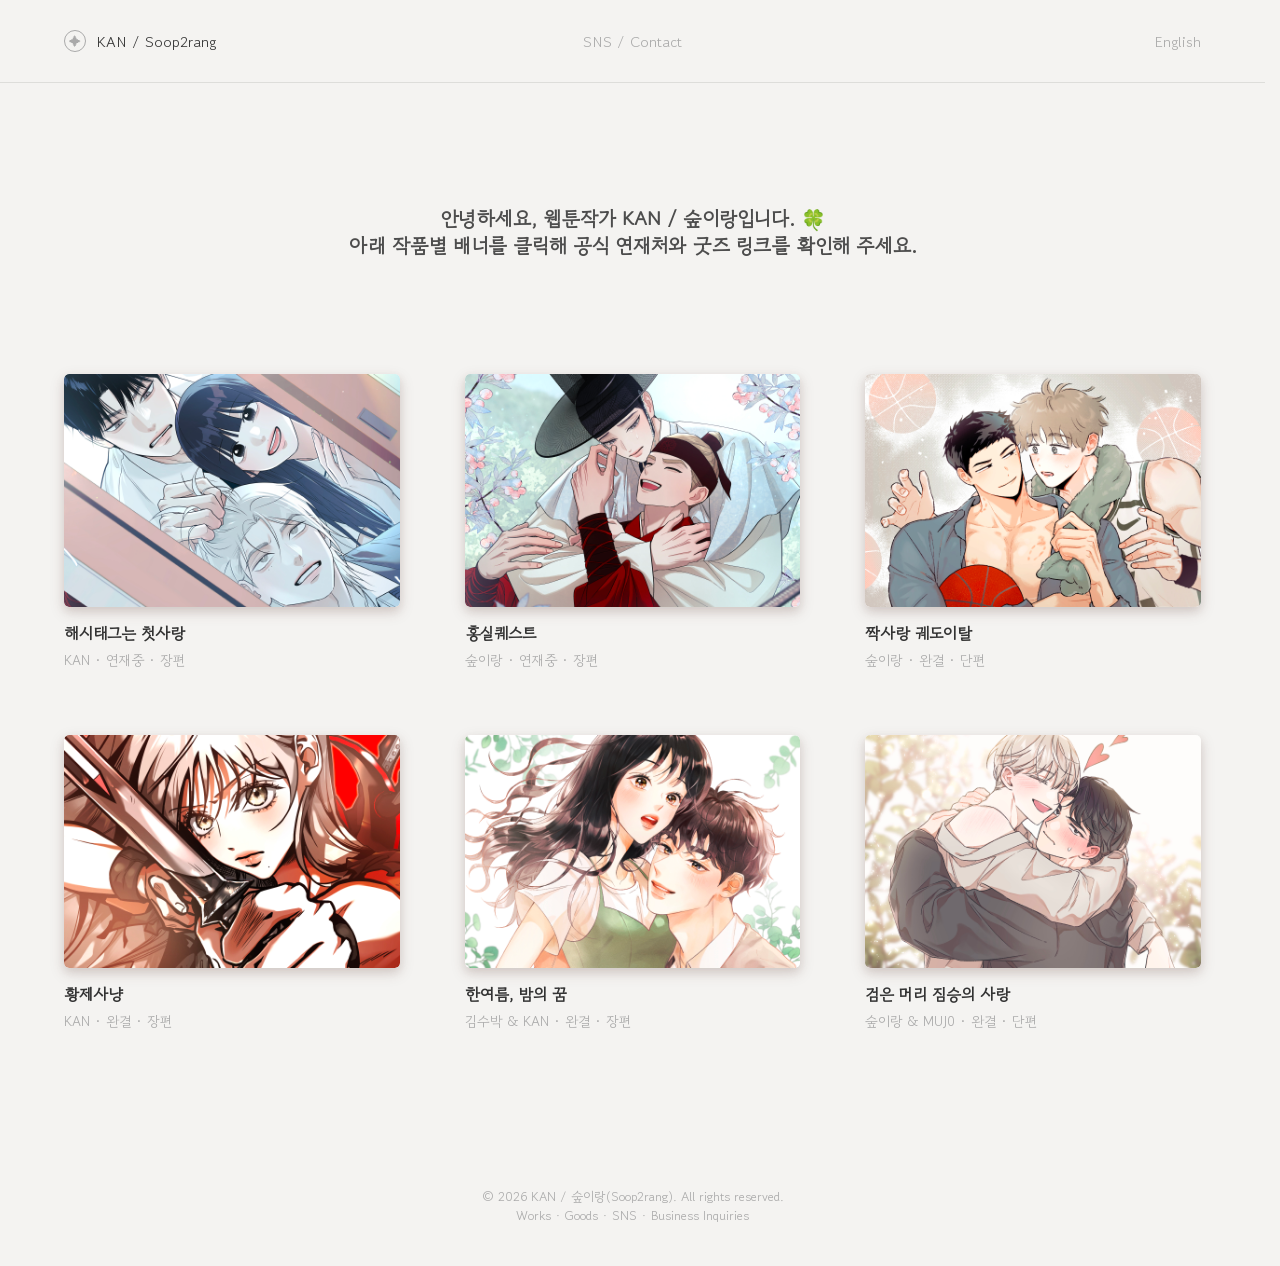
==== commit 2d6ffa0b: "Add files via upload v1.0.1 - 상단바 1줄 고정 - Home 버튼 삭제 - 인삿말 변경 (첫째줄 1줄 고정) - 연재 링크, 굿즈 링크 영어 번역 수" ====
--- a/index.html
+++ b/index.html
@@ -696,12 +696,16 @@
 
     @media (max-width: 660px) {
       .topbar {
-        align-items: flex-start;
-        flex-direction: column;
+        display: grid;
+        grid-template-columns: minmax(116px, 1fr) auto minmax(56px, 1fr);
+        align-items: center;
+        flex-direction: row;
+        gap: 10px;
+        padding: 18px 16px;
       }
 
       .nav {
-        justify-content: flex-start;
+        justify-content: center;
       }
 
       .hero-art {
@@ -1407,7 +1411,7 @@
 
     @media (max-width: 620px) {
       body.page-home .topbar {
-        grid-template-columns: 1fr auto;
+        grid-template-columns: minmax(116px, 1fr) auto minmax(56px, 1fr);
       }
 
       body.page-home .brand,
@@ -1417,8 +1421,8 @@
       }
 
       body.page-home .nav {
-        grid-column: 1 / -1;
-        justify-self: start;
+        grid-column: auto;
+        justify-self: center;
       }
 
       body.page-home .works-grid {
@@ -1596,13 +1600,16 @@
 
     @media (max-width: 660px) {
       body.page-home .topbar {
-        align-items: flex-start;
-        flex-direction: column;
-        padding: 20px 24px;
+        display: grid;
+        grid-template-columns: minmax(116px, 1fr) auto minmax(56px, 1fr);
+        align-items: center;
+        flex-direction: row;
+        gap: 10px;
+        padding: 18px 16px;
       }
 
       body.page-home .nav {
-        justify-content: flex-start;
+        justify-content: center;
       }
 
       body.page-home .hero h1 {
@@ -2034,9 +2041,36 @@
     @media (max-width: 660px) {
       .topbar,
       body.page-home .topbar {
-        align-items: flex-start;
-        flex-direction: column;
-        padding: 24px 20px;
+        display: grid !important;
+        grid-template-columns: minmax(116px, 1fr) auto minmax(56px, 1fr) !important;
+        align-items: center !important;
+        flex-direction: row !important;
+        gap: 10px !important;
+        padding: 18px 16px !important;
+      }
+
+      .brand,
+      body.page-home .brand {
+        grid-column: auto !important;
+        justify-self: start;
+        min-width: 0;
+        white-space: nowrap;
+      }
+
+      .nav,
+      body.page-home .nav {
+        grid-column: auto !important;
+        justify-self: center;
+        min-width: 0;
+        white-space: nowrap;
+      }
+
+      .lang-toggle,
+      body.page-home .lang-toggle {
+        grid-column: auto !important;
+        justify-self: end;
+        min-width: 56px;
+        white-space: nowrap;
       }
 
       .works-grid,
@@ -2051,6 +2085,32 @@
       body.page-home .meta {
         justify-content: flex-start;
         margin-top: 5px;
+      }
+    }
+
+    .hero p,
+    body.page-home .hero p {
+      width: min(1680px, calc(100vw - 96px)) !important;
+      max-width: none !important;
+      font-size: clamp(20px, 1.25vw, 26px) !important;
+      line-height: 1.35 !important;
+      white-space: normal !important;
+    }
+
+    .hero-line {
+      display: block;
+    }
+
+    .hero-line-lead {
+      white-space: nowrap;
+    }
+
+    @media (max-width: 760px) {
+      .hero p,
+      body.page-home .hero p {
+        width: calc(100vw - 40px) !important;
+        max-width: none !important;
+        font-size: clamp(18px, 4.6vw, 26px) !important;
       }
     }
   </style>
@@ -2073,7 +2133,10 @@
       <section class="hero" aria-labelledby="hero-title">
         <div>
           <h1 id="hero-title">KAN / Soop2rang Official Links</h1>
-          <p>Read my works worldwide and find official goods here.</p>
+          <p class="hero-copy">
+            <span class="hero-line hero-line-lead">안녕하세요, 웹툰작가 KAN / 숲이랑입니다. 🍀</span>
+            <span class="hero-line">아래 작품별 배너를 클릭해 공식 연재처와 굿즈 링크를 확인해 주세요.</span>
+          </p>
           <div class="hero-actions"></div>
         </div>
         <div class="hero-art" aria-label="만화 패널 스타일의 장식 이미지">
@@ -2280,6 +2343,20 @@
       "완결": { en: "Completed" }
     };
 
+    const workFormats = {
+      "my-first-love": "장편",
+      "red-thread-quest": "장편",
+      "love-derailed": "단편",
+      "emperor-hunt": "장편",
+      "summer-nights-dream": "장편",
+      "black-haired-beasts-love": "단편"
+    };
+
+    const formatNames = {
+      "장편": { en: "Long-form" },
+      "단편": { en: "Short-form" }
+    };
+
     function workTitle(work) {
       return currentLang === "en" ? (localizedWorks[work.id]?.en || work.title) : work.title;
     }
@@ -2290,6 +2367,11 @@
 
     function statusText(status) {
       return currentLang === "en" ? (statusNames[status]?.en || status) : status;
+    }
+
+    function formatText(work) {
+      const format = workFormats[work.id] || "장편";
+      return currentLang === "en" ? (formatNames[format]?.en || format) : format;
     }
 
     function workPlatformText(work) {
@@ -2307,7 +2389,7 @@
         viewWork: "작품 보기",
         buyGoods: "굿즈 구매",
         goodsSoon: "굿즈 준비중",
-        heroCopy: "작품별 공식 연재처와 굿즈 정보를 한곳에서 확인하세요.",
+        heroCopy: "안녕하세요, 웹툰작가 KAN / 숲이랑입니다. 🍀\n아래 작품별 배너를 클릭해 공식 연재처와 굿즈 링크를 확인해 주세요.",
         langToggle: "English"
       },
       en: {
@@ -2315,7 +2397,7 @@
         viewWork: "View Work",
         buyGoods: "Buy Goods",
         goodsSoon: "Goods Soon",
-        heroCopy: "Find official links, goods, and updates for each work.",
+        heroCopy: "Hello, this is webtoon creator KAN / Soop2rang. 🍀\nClick the banner for each work below to find official platforms and goods links.",
         langToggle: "한국어"
       }
     };
@@ -2334,10 +2416,37 @@
       });
       const toggle = document.querySelector("[data-lang-toggle]");
       if (toggle) toggle.textContent = translations[lang].langToggle;
-      const heroCopy = document.querySelector("#hero-title + p");
-      if (heroCopy) heroCopy.textContent = translations[lang].heroCopy;
+      renderHeroCopy();
       renderWorks();
       if (!options.silent) window.dispatchEvent(new CustomEvent("site-language-change"));
+    }
+
+    function renderHeroCopy() {
+      const heroCopy = document.querySelector(".hero-copy");
+      if (!heroCopy) return;
+      heroCopy.innerHTML = "";
+      translations[currentLang].heroCopy.split("\n").forEach((line, index) => {
+        const span = document.createElement("span");
+        span.className = index === 0 ? "hero-line hero-line-lead" : "hero-line";
+        span.textContent = line;
+        heroCopy.appendChild(span);
+      });
+      requestAnimationFrame(fitHeroLeadLine);
+    }
+
+    function fitHeroLeadLine() {
+      const heroCopy = document.querySelector(".hero-copy");
+      const leadLine = document.querySelector(".hero-line-lead");
+      if (!heroCopy || !leadLine) return;
+
+      heroCopy.style.fontSize = "";
+      const available = heroCopy.clientWidth;
+      const required = leadLine.scrollWidth;
+      if (required <= available) return;
+
+      const currentSize = parseFloat(window.getComputedStyle(heroCopy).fontSize);
+      const nextSize = Math.max(11, currentSize * (available / required));
+      heroCopy.style.fontSize = `${nextSize}px`;
     }
 
     function renderFilters() {
@@ -2369,7 +2478,7 @@
               <span>·</span>
               <span>${statusText(work.status)}</span>
               <span>·</span>
-              <span>${workPlatformText(work)}</span>
+              <span>${formatText(work)}</span>
             </div>
             <p>${work.description}</p>
           </div>
@@ -2400,6 +2509,9 @@
       const next = localStorage.getItem("siteLang") || currentLang;
       if (next !== currentLang) setLanguage(next, { silent: true });
     });
+
+    window.addEventListener("resize", fitHeroLeadLine);
+    if (document.fonts) document.fonts.ready.then(fitHeroLeadLine);
 
     renderFilters();
     renderWorks();
--- a/assets/brisbane-theme.css
+++ b/assets/brisbane-theme.css
@@ -146,6 +146,7 @@
   font-weight: 700;
   line-height: 1.2;
   letter-spacing: 0;
+  white-space: pre-line;
   word-break: keep-all;
 }
 
@@ -569,6 +570,7 @@
 }
 
 .region-link {
+  position: relative;
   display: grid;
   grid-template-columns: clamp(56px, 5vw, 76px) minmax(0, 1fr);
   align-items: center;
@@ -579,6 +581,33 @@
   border-radius: 5px;
   background: #f4f3f1;
   box-shadow: 0 5px 15px rgba(90, 50, 40, .15), 0 4px 8px rgba(80, 40, 30, .1);
+  overflow: hidden;
+  transition: color .24s ease, box-shadow .24s ease, transform .24s ease;
+}
+
+.region-link::before {
+  content: "";
+  position: absolute;
+  inset: 0;
+  background: #333333;
+  transform: scaleX(0);
+  transform-origin: center;
+  transition: transform .32s ease;
+  z-index: 0;
+}
+
+.region-link > * {
+  position: relative;
+  z-index: 1;
+}
+
+.region-link:hover {
+  transform: translateY(-2px);
+  box-shadow: 0 9px 24px rgba(70, 45, 35, .2), 0 5px 10px rgba(80, 40, 30, .12);
+}
+
+.region-link:hover::before {
+  transform: scaleX(1);
 }
 
 .platform-logo-slot {
@@ -613,12 +642,22 @@
   font-size: clamp(16px, 1.1vw, 21px);
   font-weight: 700;
   line-height: 1.4;
+  transition: color .24s ease;
 }
 
 .region-link span {
   color: #aaaaaa;
   font-size: clamp(14px, .95vw, 18px);
   font-weight: 400;
+  transition: color .24s ease;
+}
+
+.region-link:hover strong {
+  color: #ffffff;
+}
+
+.region-link:hover .region-link-text span {
+  color: #e8e8e8;
 }
 
 .aliases-grid {
@@ -725,6 +764,7 @@
   font-size: clamp(24px, 2vw, 38px);
   font-weight: 700;
   line-height: 1.2;
+  white-space: nowrap;
 }
 
 .comic-info p {
@@ -816,16 +856,22 @@
 @media (max-width: 660px) {
   .topbar,
   body.page-home .topbar {
-    grid-template-columns: minmax(116px, 1fr) auto minmax(56px, 1fr);
-    align-items: center;
-    gap: 10px;
-    padding: 18px 16px;
+    display: grid !important;
+    grid-template-columns: minmax(116px, 1fr) auto minmax(56px, 1fr) !important;
+    align-items: center !important;
+    flex-direction: row !important;
+    gap: 10px !important;
+    padding: 18px 16px !important;
   }
 
   .brand,
   body.page-home .brand {
+    grid-column: auto !important;
     gap: 8px;
     font-size: clamp(11px, 2.7vw, 13px);
+    justify-self: start;
+    min-width: 0;
+    white-space: nowrap;
   }
 
   .brand-mark,
@@ -837,7 +883,11 @@
 
   .nav,
   body.page-home .nav {
+    grid-column: auto !important;
     gap: 0;
+    justify-self: center;
+    min-width: 0;
+    white-space: nowrap;
   }
 
   .nav a,
@@ -849,7 +899,10 @@
 
   .lang-toggle,
   body.page-home .lang-toggle {
+    grid-column: auto !important;
+    justify-self: end;
     min-width: 56px;
+    white-space: nowrap;
   }
 
   .hero p,
@@ -873,3 +926,29 @@
     margin-top: 5px;
   }
 }
+
+.hero p,
+body.page-home .hero p {
+  width: min(1680px, calc(100vw - 96px)) !important;
+  max-width: none !important;
+  font-size: clamp(20px, 1.25vw, 26px) !important;
+  line-height: 1.35 !important;
+  white-space: normal !important;
+}
+
+.hero-line {
+  display: block;
+}
+
+.hero-line-lead {
+  white-space: nowrap;
+}
+
+@media (max-width: 760px) {
+  .hero p,
+  body.page-home .hero p {
+    width: calc(100vw - 40px) !important;
+    max-width: none !important;
+    font-size: clamp(18px, 4.6vw, 26px) !important;
+  }
+}
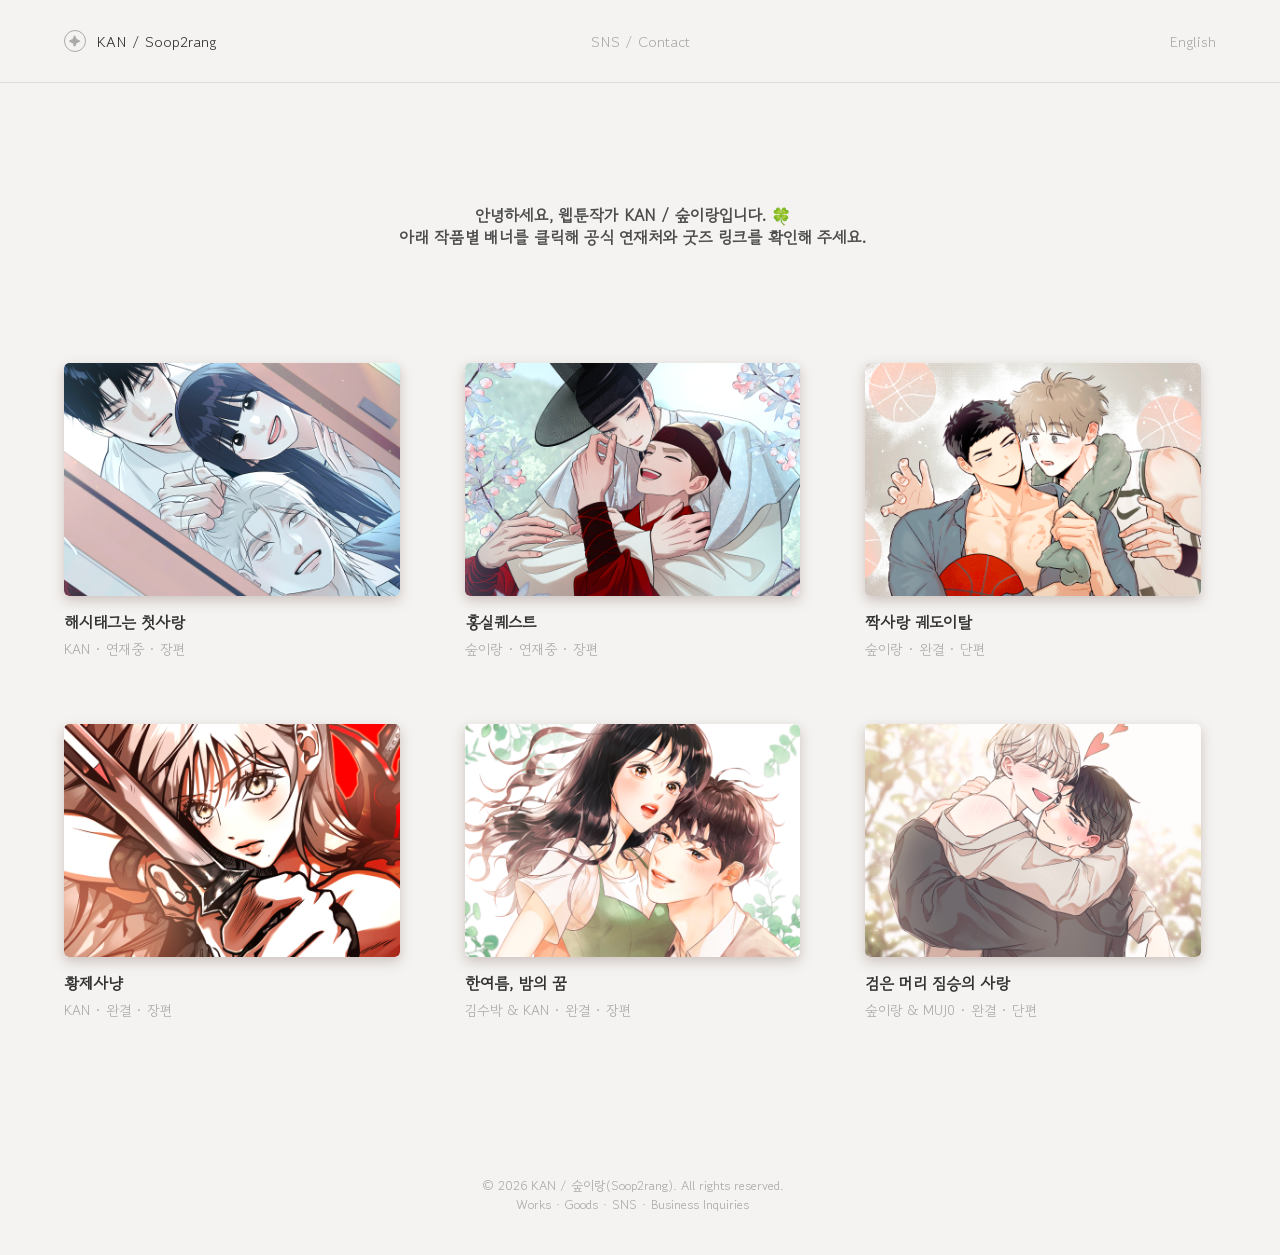
==== commit 331f4ef3: "Add files via upload" ====
--- a/index.html
+++ b/index.html
@@ -2111,6 +2111,30 @@
         width: calc(100vw - 40px) !important;
         max-width: none !important;
         font-size: clamp(18px, 4.6vw, 26px) !important;
+      }
+    }
+
+    :root {
+      --topbar-offset: 82px;
+    }
+
+    body,
+    body.page-home {
+      padding-top: var(--topbar-offset) !important;
+    }
+
+    .topbar,
+    body.page-home .topbar {
+      position: fixed !important;
+      top: 0 !important;
+      left: 0 !important;
+      right: 0 !important;
+      z-index: 80 !important;
+    }
+
+    @media (max-width: 660px) {
+      :root {
+        --topbar-offset: 59px;
       }
     }
   </style>
@@ -2439,14 +2463,17 @@
       const leadLine = document.querySelector(".hero-line-lead");
       if (!heroCopy || !leadLine) return;
 
-      heroCopy.style.fontSize = "";
-      const available = heroCopy.clientWidth;
-      const required = leadLine.scrollWidth;
-      if (required <= available) return;
-
-      const currentSize = parseFloat(window.getComputedStyle(heroCopy).fontSize);
-      const nextSize = Math.max(11, currentSize * (available / required));
-      heroCopy.style.fontSize = `${nextSize}px`;
+      heroCopy.style.removeProperty("font-size");
+      const available = Math.max(1, heroCopy.clientWidth - 4);
+      let size = parseFloat(window.getComputedStyle(heroCopy).fontSize);
+      const minSize = 7;
+
+      for (let index = 0; index < 6; index += 1) {
+        const required = leadLine.scrollWidth;
+        if (required <= available || size <= minSize) break;
+        size = Math.max(minSize, size * (available / required) * 0.97);
+        heroCopy.style.setProperty("font-size", `${size}px`, "important");
+      }
     }
 
     function renderFilters() {
--- a/assets/brisbane-theme.css
+++ b/assets/brisbane-theme.css
@@ -18,6 +18,7 @@
   --gold: #333333;
   --accent: #333333;
   --shadow: 0 5px 15px rgba(90, 50, 40, .15), 0 4px 8px rgba(80, 40, 30, .1);
+  --topbar-offset: 82px;
 }
 
 body,
@@ -27,14 +28,22 @@
   font-family: "Gowun Dodum", sans-serif;
   font-weight: 400;
   letter-spacing: 0;
+  overflow-x: hidden;
+  padding-top: var(--topbar-offset);
 }
 
 html {
+  overflow-x: hidden;
   scrollbar-gutter: stable;
 }
 
 .topbar,
 body.page-home .topbar {
+  position: fixed;
+  top: 0;
+  left: 0;
+  right: 0;
+  z-index: 80;
   display: grid;
   grid-template-columns: minmax(120px, 1fr) auto minmax(74px, 1fr);
   align-items: center;
@@ -854,6 +863,10 @@
 }
 
 @media (max-width: 660px) {
+  :root {
+    --topbar-offset: 59px;
+  }
+
   .topbar,
   body.page-home .topbar {
     display: grid !important;
